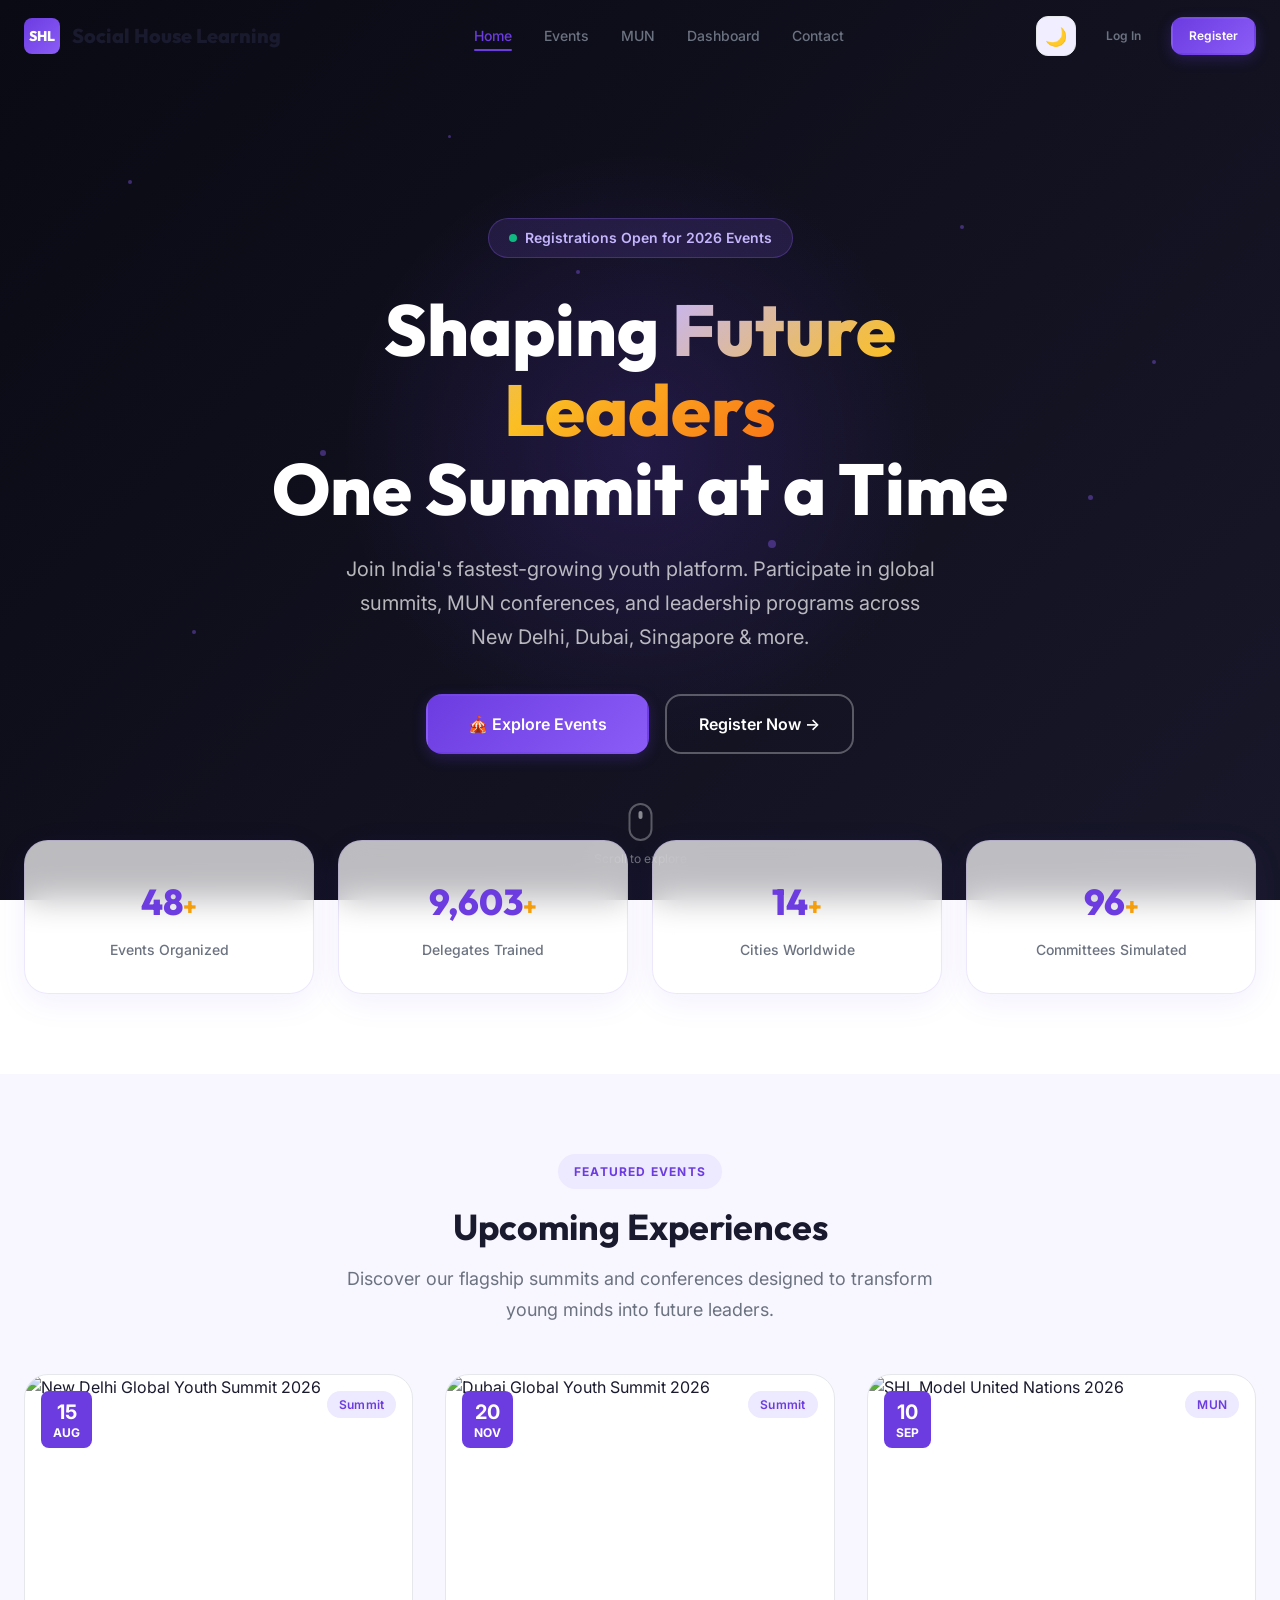
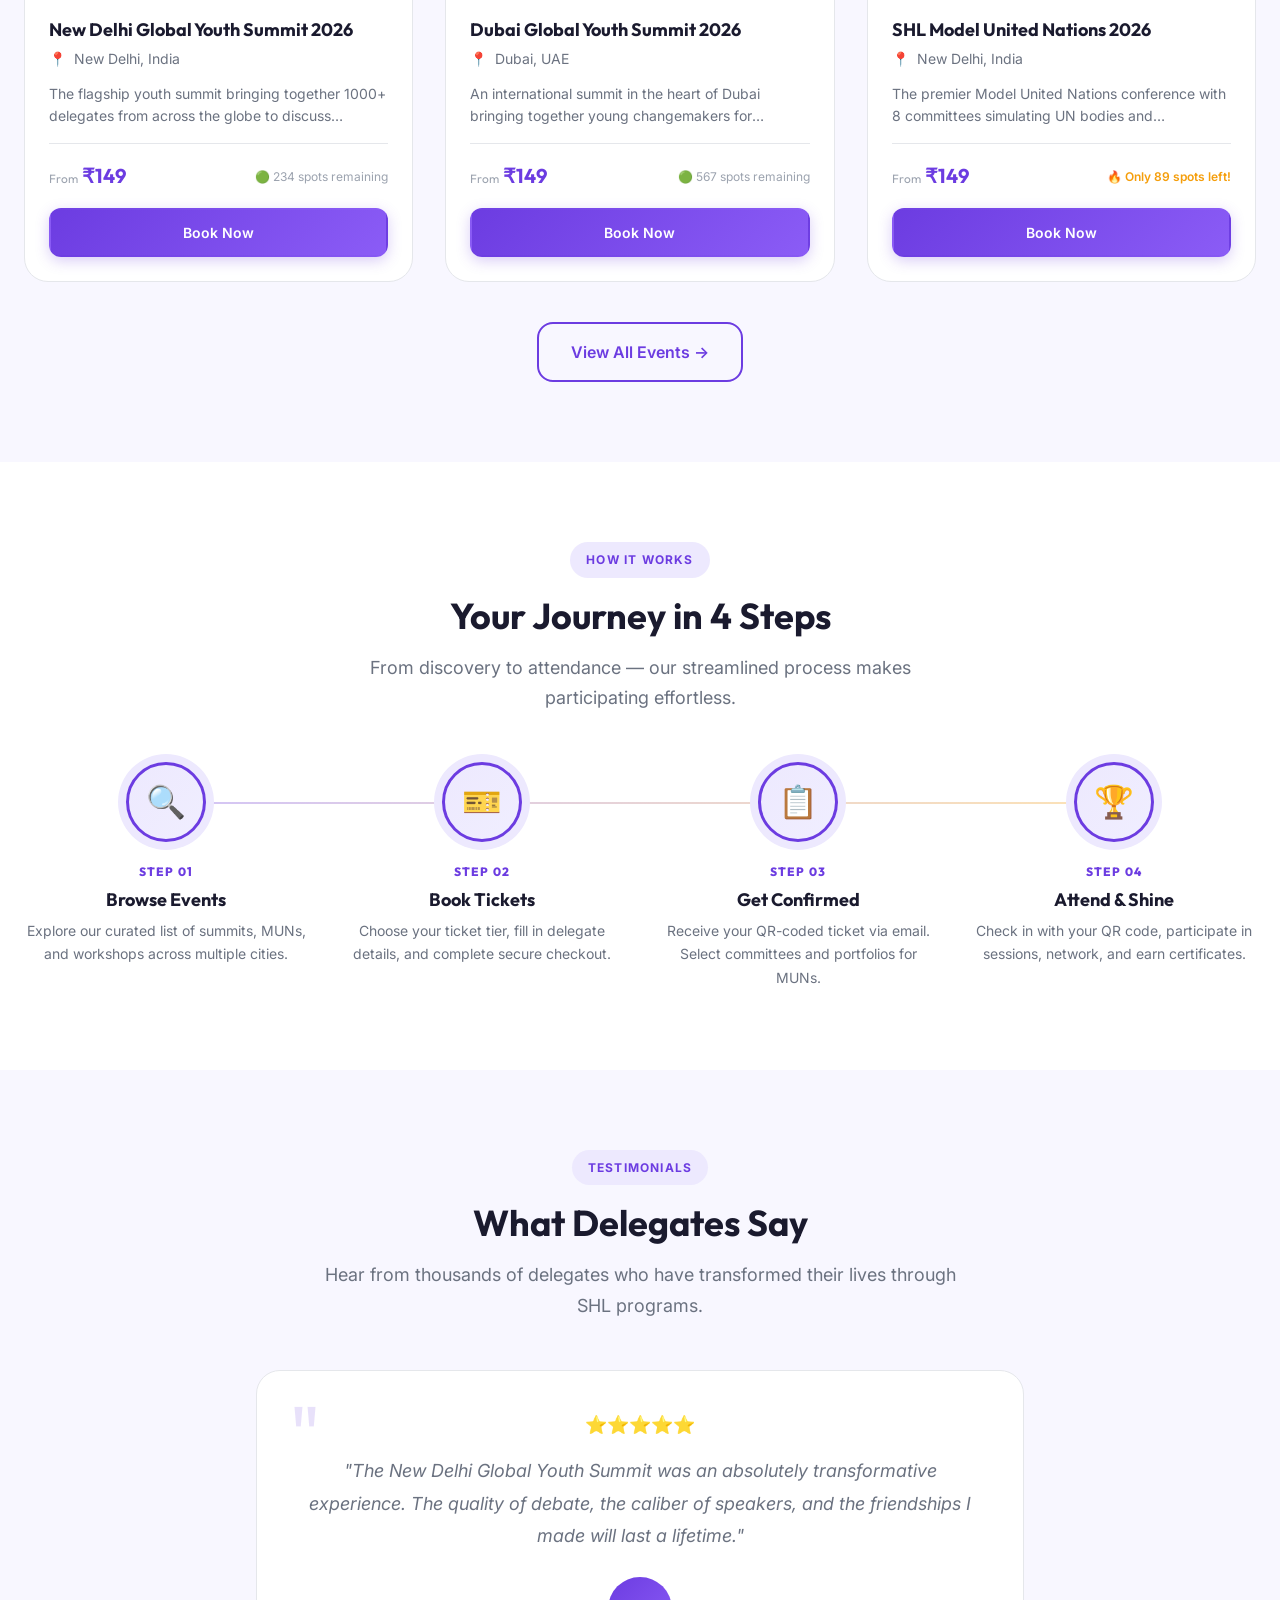
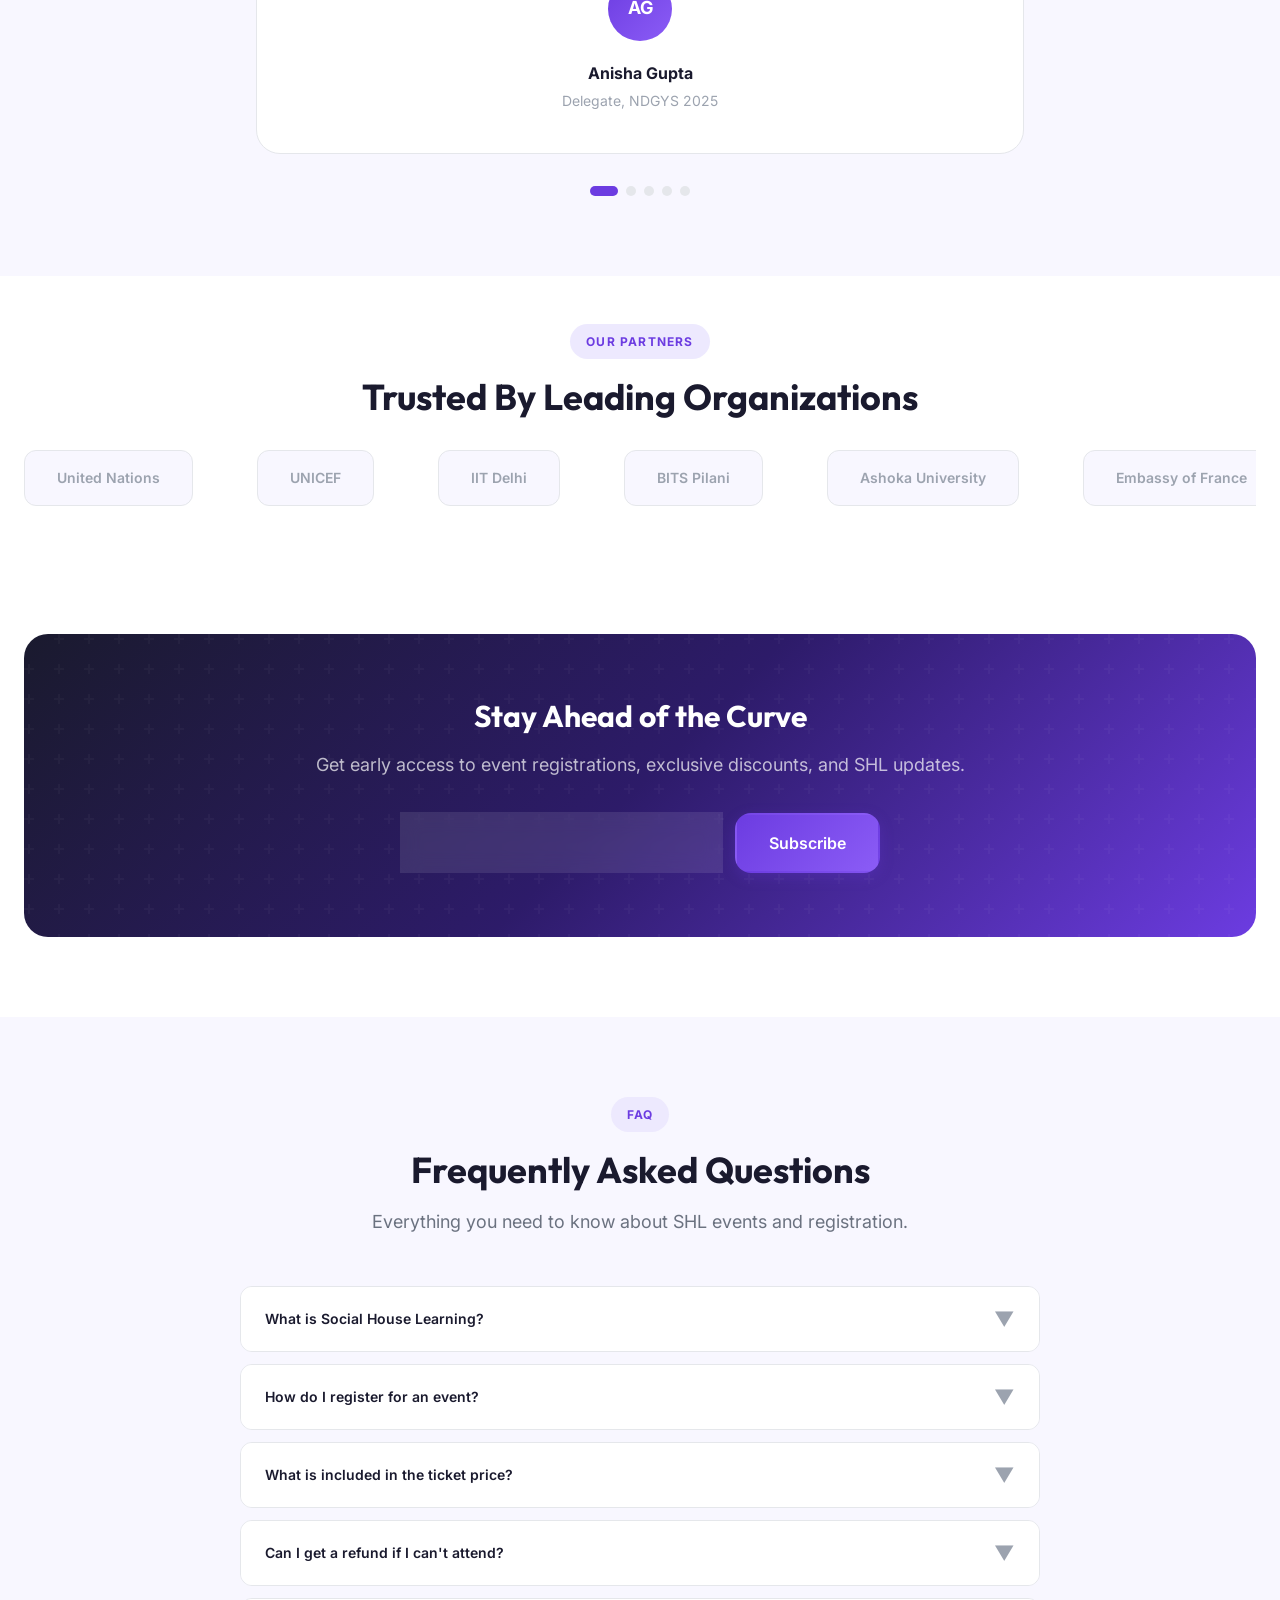
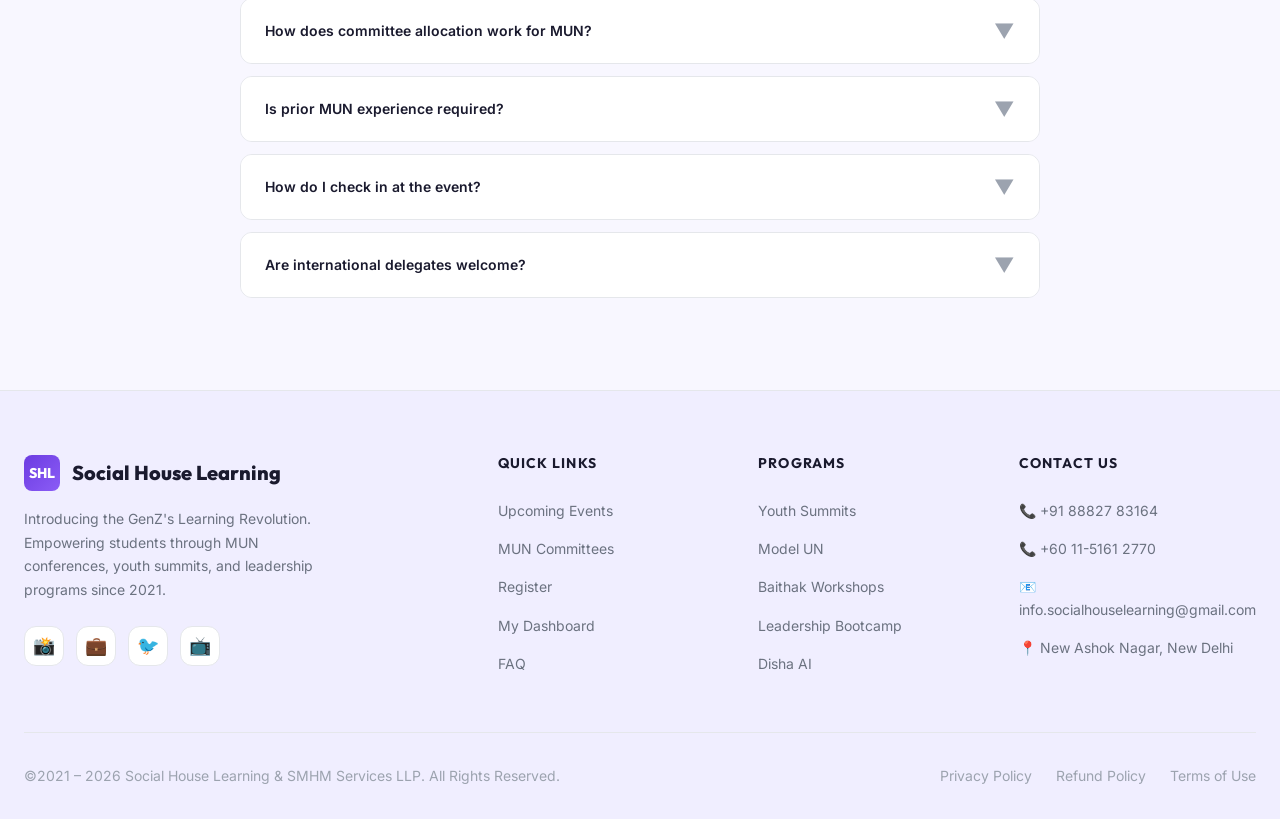
==== index.html @ c8e1a7b3 "Initial SHL project upload" ====
<!DOCTYPE html>
<html lang="en" data-theme="light">
<head>
  <meta charset="UTF-8">
  <meta name="viewport" content="width=device-width, initial-scale=1.0">
  <title>SHL — Social House Learning | Summits · MUN · Youth Events</title>
  <meta name="description" content="Join the GenZ Learning Revolution. Register for global youth summits, Model United Nations conferences, and leadership programs by Social House Learning.">
  <meta name="keywords" content="SHL, Social House Learning, MUN, Youth Summit, New Delhi, Dubai, Conference, Ticketing">
  <link rel="stylesheet" href="css/globals.css">
  <link rel="stylesheet" href="css/components.css">
  <link rel="stylesheet" href="css/landing.css">
</head>
<body>

  <!-- ======== NAVBAR ======== -->
  <nav class="navbar" id="navbar">
    <div class="navbar-inner">
      <a href="index.html" class="navbar-logo">
        <div class="logo-icon">SHL</div>
        <span>Social House Learning</span>
      </a>

      <div class="navbar-links">
        <a href="index.html" class="navbar-link active">Home</a>
        <a href="events.html" class="navbar-link">Events</a>
        <a href="committee.html" class="navbar-link">MUN</a>
        <a href="dashboard.html" class="navbar-link">Dashboard</a>
        <a href="#contact" class="navbar-link">Contact</a>
      </div>

      <div class="navbar-actions">
        <button class="theme-toggle" id="themeToggle" aria-label="Toggle theme">🌙</button>
        <a href="login.html" class="btn btn-ghost btn-sm">Log In</a>
        <a href="register.html" class="btn btn-primary btn-sm">Register</a>
      </div>

      <button class="mobile-menu-btn" id="mobileMenuBtn" aria-label="Menu">
        <span></span><span></span><span></span>
      </button>
    </div>
  </nav>

  <!-- Mobile Nav -->
  <div class="mobile-nav" id="mobileNav">
    <a href="index.html">🏠 Home</a>
    <a href="events.html">📅 Events</a>
    <a href="committee.html">🌍 MUN Committees</a>
    <a href="dashboard.html">📊 Dashboard</a>
    <a href="#contact">📞 Contact</a>
    <div style="margin-top: auto; display: flex; flex-direction: column; gap: 12px;">
      <a href="login.html" class="btn btn-secondary" style="text-align: center;">Log In</a>
      <a href="register.html" class="btn btn-primary" style="text-align: center;">Register Now</a>
    </div>
  </div>

  <!-- ======== HERO ======== -->
  <section class="hero" id="hero">
    <div class="hero-bg"></div>
    <div class="hero-particles">
      <div class="hero-particle"></div>
      <div class="hero-particle"></div>
      <div class="hero-particle"></div>
      <div class="hero-particle"></div>
      <div class="hero-particle"></div>
      <div class="hero-particle"></div>
      <div class="hero-particle"></div>
      <div class="hero-particle"></div>
      <div class="hero-particle"></div>
      <div class="hero-particle"></div>
    </div>
    <div class="hero-glow"></div>

    <div class="hero-content">
      <div class="hero-badge">
        <span class="pulse-dot"></span>
        Registrations Open for 2026 Events
      </div>
      <h1>
        Shaping <span class="gradient-text">Future Leaders</span><br>One Summit at a Time
      </h1>
      <p class="hero-subtitle">
        Join India's fastest-growing youth platform. Participate in global summits, 
        MUN conferences, and leadership programs across New Delhi, Dubai, Singapore & more.
      </p>
      <div class="hero-ctas">
        <a href="events.html" class="btn btn-primary btn-lg">
          🎪 Explore Events
        </a>
        <a href="register.html" class="btn btn-outline btn-lg">
          Register Now →
        </a>
      </div>
    </div>

    <div class="hero-scroll-hint">
      <div class="scroll-mouse"></div>
      <span>Scroll to explore</span>
    </div>
  </section>

  <!-- ======== STATS BAR ======== -->
  <section class="stats-bar reveal">
    <div class="container">
      <div class="stat-block reveal-child">
        <div class="stat-number"><span data-count="50">0</span><span class="stat-suffix">+</span></div>
        <div class="stat-text">Events Organized</div>
      </div>
      <div class="stat-block reveal-child">
        <div class="stat-number"><span data-count="10000">0</span><span class="stat-suffix">+</span></div>
        <div class="stat-text">Delegates Trained</div>
      </div>
      <div class="stat-block reveal-child">
        <div class="stat-number"><span data-count="15">0</span><span class="stat-suffix">+</span></div>
        <div class="stat-text">Cities Worldwide</div>
      </div>
      <div class="stat-block reveal-child">
        <div class="stat-number"><span data-count="100">0</span><span class="stat-suffix">+</span></div>
        <div class="stat-text">Committees Simulated</div>
      </div>
    </div>
  </section>

  <!-- ======== FEATURED EVENTS ======== -->
  <section class="section featured-events" id="events">
    <div class="container">
      <div class="section-header reveal">
        <span class="section-tag">Featured Events</span>
        <h2>Upcoming Experiences</h2>
        <p>Discover our flagship summits and conferences designed to transform young minds into future leaders.</p>
      </div>

      <div class="grid grid-3 gap-8 reveal" id="featuredEventsGrid">
        <!-- Populated by JS -->
      </div>

      <div class="text-center" style="margin-top: var(--space-10);">
        <a href="events.html" class="btn btn-outline btn-lg">View All Events →</a>
      </div>
    </div>
  </section>

  <!-- ======== HOW IT WORKS ======== -->
  <section class="section how-it-works">
    <div class="container">
      <div class="section-header reveal">
        <span class="section-tag">How It Works</span>
        <h2>Your Journey in 4 Steps</h2>
        <p>From discovery to attendance — our streamlined process makes participating effortless.</p>
      </div>

      <div class="steps-grid reveal">
        <div class="step-card reveal-child">
          <div class="step-icon">🔍</div>
          <div class="step-number">Step 01</div>
          <h4>Browse Events</h4>
          <p>Explore our curated list of summits, MUNs, and workshops across multiple cities.</p>
        </div>
        <div class="step-card reveal-child">
          <div class="step-icon">🎫</div>
          <div class="step-number">Step 02</div>
          <h4>Book Tickets</h4>
          <p>Choose your ticket tier, fill in delegate details, and complete secure checkout.</p>
        </div>
        <div class="step-card reveal-child">
          <div class="step-icon">📋</div>
          <div class="step-number">Step 03</div>
          <h4>Get Confirmed</h4>
          <p>Receive your QR-coded ticket via email. Select committees and portfolios for MUNs.</p>
        </div>
        <div class="step-card reveal-child">
          <div class="step-icon">🏆</div>
          <div class="step-number">Step 04</div>
          <h4>Attend & Shine</h4>
          <p>Check in with your QR code, participate in sessions, network, and earn certificates.</p>
        </div>
      </div>
    </div>
  </section>

  <!-- ======== TESTIMONIALS ======== -->
  <section class="section testimonials" id="testimonials">
    <div class="container">
      <div class="section-header reveal">
        <span class="section-tag">Testimonials</span>
        <h2>What Delegates Say</h2>
        <p>Hear from thousands of delegates who have transformed their lives through SHL programs.</p>
      </div>

      <div class="testimonial-carousel reveal" id="testimonialCarousel">
        <div class="testimonial-track" id="testimonialTrack">
          <!-- Populated by JS -->
        </div>
        <div class="testimonial-dots" id="testimonialDots"></div>
      </div>
    </div>
  </section>

  <!-- ======== SPONSORS ======== -->
  <section class="section-sm sponsors">
    <div class="container">
      <div class="section-header reveal" style="margin-bottom: var(--space-8);">
        <span class="section-tag">Our Partners</span>
        <h2>Trusted By Leading Organizations</h2>
      </div>
      <div style="overflow: hidden;" class="reveal">
        <div class="sponsor-ticker" id="sponsorTicker">
          <!-- Populated by JS (doubled for infinite scroll) -->
        </div>
      </div>
    </div>
  </section>

  <!-- ======== NEWSLETTER ======== -->
  <section class="section newsletter">
    <div class="container">
      <div class="newsletter-card reveal">
        <h2>Stay Ahead of the Curve</h2>
        <p>Get early access to event registrations, exclusive discounts, and SHL updates.</p>
        <form class="newsletter-form" onsubmit="event.preventDefault(); Toast.show('Subscribed!', 'You\'ll receive our next update soon.', 'success');">
          <input type="email" placeholder="Enter your email address" required>
          <button type="submit" class="btn btn-primary btn-lg">Subscribe</button>
        </form>
      </div>
    </div>
  </section>

  <!-- ======== FAQ ======== -->
  <section class="section faq-section" id="faq">
    <div class="container">
      <div class="section-header reveal">
        <span class="section-tag">FAQ</span>
        <h2>Frequently Asked Questions</h2>
        <p>Everything you need to know about SHL events and registration.</p>
      </div>

      <div class="faq-grid reveal" id="faqContainer">
        <!-- Populated by JS -->
      </div>
    </div>
  </section>

  <!-- ======== FOOTER ======== -->
  <footer class="footer" id="contact">
    <div class="container">
      <div class="footer-grid">
        <div class="footer-brand">
          <a href="index.html" class="navbar-logo" style="margin-bottom: var(--space-4);">
            <div class="logo-icon">SHL</div>
            <span>Social House Learning</span>
          </a>
          <p>Introducing the GenZ's Learning Revolution. Empowering students through MUN conferences, youth summits, and leadership programs since 2021.</p>
          <div class="footer-socials">
            <a href="https://www.instagram.com/socialhouselearning/" class="footer-social" target="_blank" aria-label="Instagram">📸</a>
            <a href="https://in.linkedin.com/company/social-house-learning" class="footer-social" target="_blank" aria-label="LinkedIn">💼</a>
            <a href="#" class="footer-social" aria-label="Twitter">🐦</a>
            <a href="#" class="footer-social" aria-label="YouTube">📺</a>
          </div>
        </div>

        <div class="footer-column">
          <h4>Quick Links</h4>
          <a href="events.html">Upcoming Events</a>
          <a href="committee.html">MUN Committees</a>
          <a href="register.html">Register</a>
          <a href="dashboard.html">My Dashboard</a>
          <a href="#faq">FAQ</a>
        </div>

        <div class="footer-column">
          <h4>Programs</h4>
          <a href="#">Youth Summits</a>
          <a href="#">Model UN</a>
          <a href="#">Baithak Workshops</a>
          <a href="#">Leadership Bootcamp</a>
          <a href="#">Disha AI</a>
        </div>

        <div class="footer-column">
          <h4>Contact Us</h4>
          <a href="tel:+918882783164">📞 +91 88827 83164</a>
          <a href="tel:+60115161270">📞 +60 11-5161 2770</a>
          <a href="mailto:info.socialhouselearning@gmail.com">📧 info.socialhouselearning@gmail.com</a>
          <a href="https://maps.app.goo.gl/v8Bp4Wmm3XSY516e6" target="_blank">📍 New Ashok Nagar, New Delhi</a>
        </div>
      </div>

      <div class="footer-bottom">
        <span>©2021 – 2026 Social House Learning & SMHM Services LLP. All Rights Reserved.</span>
        <div class="footer-bottom-links">
          <a href="https://www.socialhouselearning.com/privacy-policy" target="_blank">Privacy Policy</a>
          <a href="https://www.socialhouselearning.com/refund-policy" target="_blank">Refund Policy</a>
          <a href="https://www.socialhouselearning.com/terms-of-use" target="_blank">Terms of Use</a>
        </div>
      </div>
    </div>
  </footer>

  <!-- Scripts -->
  <script src="js/data.js"></script>
  <script src="js/app.js"></script>
  <script src="js/landing.js"></script>
</body>
</html>
---- css/globals.css ----
/* ============================================
   SHL TICKETING SYSTEM — GLOBAL DESIGN TOKENS
   ============================================ */

/* Google Fonts Import */
@import url('https://fonts.googleapis.com/css2?family=Inter:wght@300;400;500;600;700&family=Outfit:wght@400;500;600;700;800&family=JetBrains+Mono:wght@400;500&display=swap');

/* ---- CSS Custom Properties ---- */
:root {
  /* Primary Palette */
  --primary: #6C3CE1;
  --primary-hover: #5B2DC9;
  --primary-light: #EDE9FE;
  --primary-glow: rgba(108, 60, 225, 0.25);
  --secondary: #F59E0B;
  --secondary-hover: #D97706;
  --secondary-light: #FEF3C7;

  /* Backgrounds */
  --bg-primary: #FFFFFF;
  --bg-secondary: #F8F7FF;
  --bg-tertiary: #F0EEFF;
  --bg-elevated: #FFFFFF;
  --bg-input: #F9FAFB;

  /* Text */
  --text-primary: #1A1A2E;
  --text-secondary: #6B7280;
  --text-tertiary: #9CA3AF;
  --text-inverse: #FFFFFF;

  /* Semantic Colors */
  --success: #10B981;
  --success-light: #D1FAE5;
  --warning: #F59E0B;
  --warning-light: #FEF3C7;
  --danger: #EF4444;
  --danger-light: #FEE2E2;
  --info: #3B82F6;
  --info-light: #DBEAFE;

  /* Glass */
  --glass-bg: rgba(255, 255, 255, 0.72);
  --glass-border: rgba(108, 60, 225, 0.12);
  --glass-shadow: 0 8px 32px rgba(108, 60, 225, 0.08);

  /* Borders */
  --border-light: #E5E7EB;
  --border-medium: #D1D5DB;
  --border-focus: #6C3CE1;

  /* Shadows */
  --shadow-xs: 0 1px 2px rgba(0, 0, 0, 0.04);
  --shadow-sm: 0 1px 3px rgba(0, 0, 0, 0.08);
  --shadow-md: 0 4px 16px rgba(0, 0, 0, 0.08);
  --shadow-lg: 0 8px 32px rgba(0, 0, 0, 0.1);
  --shadow-xl: 0 16px 48px rgba(0, 0, 0, 0.12);
  --shadow-glow: 0 0 40px rgba(108, 60, 225, 0.15);
  --shadow-card: 0 2px 12px rgba(0, 0, 0, 0.06);

  /* Radius */
  --radius-sm: 8px;
  --radius-md: 12px;
  --radius-lg: 16px;
  --radius-xl: 24px;
  --radius-full: 9999px;

  /* Spacing */
  --space-1: 4px;
  --space-2: 8px;
  --space-3: 12px;
  --space-4: 16px;
  --space-5: 20px;
  --space-6: 24px;
  --space-8: 32px;
  --space-10: 40px;
  --space-12: 48px;
  --space-16: 64px;
  --space-20: 80px;
  --space-24: 96px;

  /* Typography */
  --font-heading: 'Outfit', sans-serif;
  --font-body: 'Inter', sans-serif;
  --font-mono: 'JetBrains Mono', monospace;

  --text-xs: 0.75rem;
  --text-sm: 0.875rem;
  --text-base: 1rem;
  --text-lg: 1.125rem;
  --text-xl: 1.25rem;
  --text-2xl: 1.5rem;
  --text-3xl: 1.875rem;
  --text-4xl: 2.25rem;
  --text-5xl: 3rem;
  --text-6xl: 3.75rem;
  --text-7xl: 4.5rem;

  /* Transitions */
  --transition-fast: 150ms ease;
  --transition-base: 250ms ease;
  --transition-slow: 400ms ease;
  --transition-spring: 500ms cubic-bezier(0.34, 1.56, 0.64, 1);

  /* Z-Index */
  --z-dropdown: 100;
  --z-sticky: 200;
  --z-fixed: 300;
  --z-modal-backdrop: 400;
  --z-modal: 500;
  --z-toast: 600;
  --z-tooltip: 700;

  /* Layout */
  --max-width: 1280px;
  --max-width-sm: 640px;
  --max-width-md: 768px;
  --max-width-lg: 1024px;
  --max-width-xl: 1280px;
  --max-width-2xl: 1440px;
  --sidebar-width: 260px;
  --navbar-height: 72px;
}

/* ---- Dark Mode ---- */
[data-theme="dark"] {
  --primary: #8B5CF6;
  --primary-hover: #A78BFA;
  --primary-light: #2D1B69;
  --primary-glow: rgba(139, 92, 246, 0.3);
  --secondary: #FBBF24;
  --secondary-hover: #FCD34D;
  --secondary-light: #451A03;

  --bg-primary: #0A0A14;
  --bg-secondary: #12121F;
  --bg-tertiary: #1A1A2E;
  --bg-elevated: #1E1E35;
  --bg-input: #1A1A2E;

  --text-primary: #F0F0FF;
  --text-secondary: #9CA3AF;
  --text-tertiary: #6B7280;
  --text-inverse: #0A0A14;

  --success: #34D399;
  --success-light: #064E3B;
  --warning: #FBBF24;
  --warning-light: #451A03;
  --danger: #F87171;
  --danger-light: #7F1D1D;
  --info: #60A5FA;
  --info-light: #1E3A5F;

  --glass-bg: rgba(10, 10, 20, 0.75);
  --glass-border: rgba(139, 92, 246, 0.18);
  --glass-shadow: 0 8px 32px rgba(0, 0, 0, 0.3);

  --border-light: #2A2A42;
  --border-medium: #3A3A55;
  --border-focus: #8B5CF6;

  --shadow-xs: 0 1px 2px rgba(0, 0, 0, 0.2);
  --shadow-sm: 0 1px 3px rgba(0, 0, 0, 0.3);
  --shadow-md: 0 4px 16px rgba(0, 0, 0, 0.3);
  --shadow-lg: 0 8px 32px rgba(0, 0, 0, 0.4);
  --shadow-xl: 0 16px 48px rgba(0, 0, 0, 0.5);
  --shadow-glow: 0 0 40px rgba(139, 92, 246, 0.2);
  --shadow-card: 0 2px 12px rgba(0, 0, 0, 0.25);
}

/* ---- CSS Reset ---- */
*, *::before, *::after {
  margin: 0;
  padding: 0;
  box-sizing: border-box;
}

html {
  scroll-behavior: smooth;
  -webkit-text-size-adjust: 100%;
  font-size: 16px;
}

body {
  font-family: var(--font-body);
  font-size: var(--text-base);
  line-height: 1.6;
  color: var(--text-primary);
  background-color: var(--bg-primary);
  -webkit-font-smoothing: antialiased;
  -moz-osx-font-smoothing: grayscale;
  overflow-x: hidden;
  transition: background-color var(--transition-base), color var(--transition-base);
}

img, video, svg {
  display: block;
  max-width: 100%;
  height: auto;
}

a {
  color: inherit;
  text-decoration: none;
  transition: color var(--transition-fast);
}

button {
  cursor: pointer;
  font-family: inherit;
  border: none;
  background: none;
  font-size: inherit;
}

input, textarea, select {
  font-family: inherit;
  font-size: inherit;
  color: inherit;
  outline: none;
}

ul, ol {
  list-style: none;
}

h1, h2, h3, h4, h5, h6 {
  font-family: var(--font-heading);
  font-weight: 700;
  line-height: 1.2;
  color: var(--text-primary);
}

h1 { font-size: var(--text-5xl); }
h2 { font-size: var(--text-4xl); }
h3 { font-size: var(--text-3xl); }
h4 { font-size: var(--text-2xl); }
h5 { font-size: var(--text-xl); }
h6 { font-size: var(--text-lg); }

p {
  color: var(--text-secondary);
  line-height: 1.7;
}

::selection {
  background-color: var(--primary);
  color: white;
}

::-webkit-scrollbar {
  width: 8px;
  height: 8px;
}

::-webkit-scrollbar-track {
  background: var(--bg-secondary);
}

::-webkit-scrollbar-thumb {
  background: var(--border-medium);
  border-radius: var(--radius-full);
}

::-webkit-scrollbar-thumb:hover {
  background: var(--primary);
}

/* ---- Layout Utilities ---- */
.container {
  width: 100%;
  max-width: var(--max-width);
  margin: 0 auto;
  padding: 0 var(--space-6);
}

.container-sm { max-width: var(--max-width-sm); }
.container-md { max-width: var(--max-width-md); }
.container-lg { max-width: var(--max-width-lg); }
.container-xl { max-width: var(--max-width-xl); }
.container-2xl { max-width: var(--max-width-2xl); }

.section {
  padding: var(--space-20) 0;
}

.section-sm {
  padding: var(--space-12) 0;
}

/* Flex */
.flex { display: flex; }
.flex-col { flex-direction: column; }
.flex-wrap { flex-wrap: wrap; }
.items-center { align-items: center; }
.items-start { align-items: flex-start; }
.items-end { align-items: flex-end; }
.justify-center { justify-content: center; }
.justify-between { justify-content: space-between; }
.justify-end { justify-content: flex-end; }
.gap-1 { gap: var(--space-1); }
.gap-2 { gap: var(--space-2); }
.gap-3 { gap: var(--space-3); }
.gap-4 { gap: var(--space-4); }
.gap-6 { gap: var(--space-6); }
.gap-8 { gap: var(--space-8); }

/* Grid */
.grid { display: grid; }
.grid-2 { grid-template-columns: repeat(2, 1fr); }
.grid-3 { grid-template-columns: repeat(3, 1fr); }
.grid-4 { grid-template-columns: repeat(4, 1fr); }

/* Text */
.text-center { text-align: center; }
.text-left { text-align: left; }
.text-right { text-align: right; }
.font-medium { font-weight: 500; }
.font-semibold { font-weight: 600; }
.font-bold { font-weight: 700; }
.text-uppercase { text-transform: uppercase; letter-spacing: 0.05em; }

/* Visibility */
.hidden { display: none !important; }
.sr-only {
  position: absolute;
  width: 1px;
  height: 1px;
  margin: -1px;
  padding: 0;
  overflow: hidden;
  clip: rect(0, 0, 0, 0);
  border: 0;
}

/* ---- Responsive ---- */
@media (max-width: 1024px) {
  .grid-4 { grid-template-columns: repeat(2, 1fr); }
  .grid-3 { grid-template-columns: repeat(2, 1fr); }
  h1 { font-size: var(--text-4xl); }
  h2 { font-size: var(--text-3xl); }
}

@media (max-width: 768px) {
  .container { padding: 0 var(--space-4); }
  .section { padding: var(--space-12) 0; }
  .grid-4, .grid-3, .grid-2 { grid-template-columns: 1fr; }
  h1 { font-size: var(--text-3xl); }
  h2 { font-size: var(--text-2xl); }
  h3 { font-size: var(--text-xl); }
  :root { --navbar-height: 64px; }
}

@media (max-width: 480px) {
  html { font-size: 14px; }
  .container { padding: 0 var(--space-3); }
}

/* ---- Animations ---- */
@keyframes fadeIn {
  from { opacity: 0; }
  to { opacity: 1; }
}

@keyframes fadeInUp {
  from { opacity: 0; transform: translateY(24px); }
  to { opacity: 1; transform: translateY(0); }
}

@keyframes fadeInDown {
  from { opacity: 0; transform: translateY(-24px); }
  to { opacity: 1; transform: translateY(0); }
}

@keyframes slideInLeft {
  from { opacity: 0; transform: translateX(-32px); }
  to { opacity: 1; transform: translateX(0); }
}

@keyframes slideInRight {
  from { opacity: 0; transform: translateX(32px); }
  to { opacity: 1; transform: translateX(0); }
}

@keyframes scaleIn {
  from { opacity: 0; transform: scale(0.9); }
  to { opacity: 1; transform: scale(1); }
}

@keyframes pulse {
  0%, 100% { opacity: 1; }
  50% { opacity: 0.5; }
}

@keyframes shimmer {
  0% { background-position: -200% 0; }
  100% { background-position: 200% 0; }
}

@keyframes spin {
  from { transform: rotate(0deg); }
  to { transform: rotate(360deg); }
}

@keyframes float {
  0%, 100% { transform: translateY(0); }
  50% { transform: translateY(-10px); }
}

@keyframes gradientShift {
  0% { background-position: 0% 50%; }
  50% { background-position: 100% 50%; }
  100% { background-position: 0% 50%; }
}

@keyframes countUp {
  from { opacity: 0; transform: translateY(16px); }
  to { opacity: 1; transform: translateY(0); }
}

@keyframes tickerScroll {
  0% { transform: translateX(0); }
  100% { transform: translateX(-50%); }
}

.animate-fade-in { animation: fadeIn 0.6s ease forwards; }
.animate-fade-in-up { animation: fadeInUp 0.6s ease forwards; }
.animate-fade-in-down { animation: fadeInDown 0.6s ease forwards; }
.animate-scale-in { animation: scaleIn 0.4s ease forwards; }
.animate-float { animation: float 3s ease-in-out infinite; }
.animate-pulse { animation: pulse 2s ease-in-out infinite; }
.animate-spin { animation: spin 1s linear infinite; }

/* Stagger delays */
.delay-1 { animation-delay: 0.1s; }
.delay-2 { animation-delay: 0.2s; }
.delay-3 { animation-delay: 0.3s; }
.delay-4 { animation-delay: 0.4s; }
.delay-5 { animation-delay: 0.5s; }

/* Scroll reveal base */
.reveal {
  opacity: 0;
  transform: translateY(24px);
  transition: opacity 0.6s ease, transform 0.6s ease;
}

.reveal.revealed {
  opacity: 1;
  transform: translateY(0);
}
---- css/components.css ----
/* ============================================
   SHL TICKETING SYSTEM — REUSABLE COMPONENTS
   ============================================ */

/* ---- Buttons ---- */
.btn {
  display: inline-flex;
  align-items: center;
  justify-content: center;
  gap: var(--space-2);
  padding: var(--space-3) var(--space-6);
  font-family: var(--font-body);
  font-weight: 600;
  font-size: var(--text-sm);
  line-height: 1.5;
  border-radius: var(--radius-md);
  transition: all var(--transition-base);
  white-space: nowrap;
  cursor: pointer;
  border: 2px solid transparent;
  text-decoration: none;
  position: relative;
  overflow: hidden;
}

.btn::after {
  content: '';
  position: absolute;
  inset: 0;
  background: linear-gradient(rgba(255,255,255,0.15), transparent);
  opacity: 0;
  transition: opacity var(--transition-fast);
}

.btn:hover::after {
  opacity: 1;
}

.btn-primary {
  background: linear-gradient(135deg, var(--primary), #8B5CF6);
  color: white;
  box-shadow: 0 4px 14px var(--primary-glow);
}

.btn-primary:hover {
  background: linear-gradient(135deg, var(--primary-hover), #7C3AED);
  box-shadow: 0 6px 20px var(--primary-glow);
  transform: translateY(-2px);
}

.btn-secondary {
  background: var(--bg-tertiary);
  color: var(--text-primary);
  border-color: var(--border-light);
}

.btn-secondary:hover {
  background: var(--bg-elevated);
  border-color: var(--primary);
  color: var(--primary);
  transform: translateY(-2px);
}

.btn-outline {
  background: transparent;
  color: var(--primary);
  border-color: var(--primary);
}

.btn-outline:hover {
  background: var(--primary);
  color: white;
  transform: translateY(-2px);
}

.btn-ghost {
  background: transparent;
  color: var(--text-secondary);
}

.btn-ghost:hover {
  background: var(--bg-tertiary);
  color: var(--primary);
}

.btn-danger {
  background: var(--danger);
  color: white;
}

.btn-danger:hover {
  background: #DC2626;
  transform: translateY(-2px);
}

.btn-success {
  background: var(--success);
  color: white;
}

.btn-success:hover {
  background: #059669;
  transform: translateY(-2px);
}

.btn-lg {
  padding: var(--space-4) var(--space-8);
  font-size: var(--text-base);
  border-radius: var(--radius-lg);
}

.btn-sm {
  padding: var(--space-2) var(--space-4);
  font-size: var(--text-xs);
}

.btn-icon {
  width: 40px;
  height: 40px;
  padding: 0;
  border-radius: var(--radius-md);
}

.btn-icon.btn-sm {
  width: 32px;
  height: 32px;
}

.btn:disabled {
  opacity: 0.5;
  cursor: not-allowed;
  transform: none !important;
}

/* ---- Cards ---- */
.card {
  background: var(--bg-elevated);
  border: 1px solid var(--border-light);
  border-radius: var(--radius-lg);
  padding: var(--space-6);
  transition: all var(--transition-base);
  position: relative;
}

.card:hover {
  box-shadow: var(--shadow-lg);
  border-color: var(--glass-border);
}

.card-hover:hover {
  transform: translateY(-4px);
}

.card-glass {
  background: var(--glass-bg);
  backdrop-filter: blur(16px);
  -webkit-backdrop-filter: blur(16px);
  border: 1px solid var(--glass-border);
  box-shadow: var(--glass-shadow);
}

.card-gradient {
  background: linear-gradient(135deg, var(--bg-elevated), var(--bg-tertiary));
}

.card-img {
  width: 100%;
  height: 200px;
  object-fit: cover;
  border-radius: var(--radius-md);
  margin-bottom: var(--space-4);
}

/* ---- Badges ---- */
.badge {
  display: inline-flex;
  align-items: center;
  gap: var(--space-1);
  padding: var(--space-1) var(--space-3);
  font-size: var(--text-xs);
  font-weight: 600;
  border-radius: var(--radius-full);
  letter-spacing: 0.02em;
}

.badge-primary {
  background: var(--primary-light);
  color: var(--primary);
}

.badge-success {
  background: var(--success-light);
  color: var(--success);
}

.badge-warning {
  background: var(--warning-light);
  color: var(--warning);
}

.badge-danger {
  background: var(--danger-light);
  color: var(--danger);
}

.badge-info {
  background: var(--info-light);
  color: var(--info);
}

.badge-neutral {
  background: var(--bg-tertiary);
  color: var(--text-secondary);
}

/* Status dot */
.status-dot {
  width: 8px;
  height: 8px;
  border-radius: 50%;
  display: inline-block;
}

.status-dot.available { background: var(--success); }
.status-dot.limited { background: var(--warning); }
.status-dot.full { background: var(--danger); }
.status-dot.reserved { background: var(--info); }

.status-dot.pulse {
  animation: pulse 2s ease-in-out infinite;
}

/* ---- Form Elements ---- */
.form-group {
  display: flex;
  flex-direction: column;
  gap: var(--space-2);
  margin-bottom: var(--space-5);
}

.form-label {
  font-size: var(--text-sm);
  font-weight: 600;
  color: var(--text-primary);
}

.form-label .required {
  color: var(--danger);
  margin-left: 2px;
}

.form-input,
.form-select,
.form-textarea {
  width: 100%;
  padding: var(--space-3) var(--space-4);
  background: var(--bg-input);
  border: 1.5px solid var(--border-light);
  border-radius: var(--radius-md);
  font-size: var(--text-sm);
  color: var(--text-primary);
  transition: all var(--transition-fast);
}

.form-input:focus,
.form-select:focus,
.form-textarea:focus {
  border-color: var(--primary);
  box-shadow: 0 0 0 3px var(--primary-glow);
  background: var(--bg-elevated);
}

.form-input::placeholder {
  color: var(--text-tertiary);
}

.form-input.error {
  border-color: var(--danger);
  box-shadow: 0 0 0 3px rgba(239, 68, 68, 0.15);
}

.form-hint {
  font-size: var(--text-xs);
  color: var(--text-tertiary);
}

.form-error {
  font-size: var(--text-xs);
  color: var(--danger);
  display: flex;
  align-items: center;
  gap: var(--space-1);
}

.form-textarea {
  min-height: 100px;
  resize: vertical;
}

.form-select {
  appearance: none;
  background-image: url("data:image/svg+xml,%3Csvg xmlns='http://www.w3.org/2000/svg' width='16' height='16' fill='%236B7280' viewBox='0 0 16 16'%3E%3Cpath d='M4.646 5.646a.5.5 0 0 1 .708 0L8 8.293l2.646-2.647a.5.5 0 0 1 .708.708l-3 3a.5.5 0 0 1-.708 0l-3-3a.5.5 0 0 1 0-.708z'/%3E%3C/svg%3E");
  background-repeat: no-repeat;
  background-position: right 12px center;
  padding-right: 36px;
}

/* Checkbox & Radio */
.form-check {
  display: flex;
  align-items: center;
  gap: var(--space-3);
  cursor: pointer;
  font-size: var(--text-sm);
}

.form-check input[type="checkbox"],
.form-check input[type="radio"] {
  width: 18px;
  height: 18px;
  accent-color: var(--primary);
  cursor: pointer;
}

/* ---- Navigation ---- */
.navbar {
  position: fixed;
  top: 0;
  left: 0;
  right: 0;
  height: var(--navbar-height);
  z-index: var(--z-fixed);
  transition: all var(--transition-base);
  display: flex;
  align-items: center;
}

.navbar.scrolled {
  background: var(--glass-bg);
  backdrop-filter: blur(20px);
  -webkit-backdrop-filter: blur(20px);
  border-bottom: 1px solid var(--glass-border);
  box-shadow: var(--shadow-sm);
}

.navbar-inner {
  display: flex;
  align-items: center;
  justify-content: space-between;
  width: 100%;
  max-width: var(--max-width-2xl);
  margin: 0 auto;
  padding: 0 var(--space-6);
}

.navbar-logo {
  display: flex;
  align-items: center;
  gap: var(--space-3);
  font-family: var(--font-heading);
  font-weight: 800;
  font-size: var(--text-xl);
  color: var(--text-primary);
}

.navbar-logo .logo-icon {
  width: 36px;
  height: 36px;
  background: linear-gradient(135deg, var(--primary), #8B5CF6);
  border-radius: var(--radius-sm);
  display: flex;
  align-items: center;
  justify-content: center;
  color: white;
  font-weight: 800;
  font-size: var(--text-sm);
}

.navbar-links {
  display: flex;
  align-items: center;
  gap: var(--space-8);
}

.navbar-link {
  font-size: var(--text-sm);
  font-weight: 500;
  color: var(--text-secondary);
  transition: color var(--transition-fast);
  position: relative;
}

.navbar-link:hover,
.navbar-link.active {
  color: var(--primary);
}

.navbar-link.active::after {
  content: '';
  position: absolute;
  bottom: -4px;
  left: 0;
  right: 0;
  height: 2px;
  background: var(--primary);
  border-radius: var(--radius-full);
}

.navbar-actions {
  display: flex;
  align-items: center;
  gap: var(--space-3);
}

.theme-toggle {
  width: 40px;
  height: 40px;
  display: flex;
  align-items: center;
  justify-content: center;
  border-radius: var(--radius-md);
  background: var(--bg-tertiary);
  border: 1px solid var(--border-light);
  cursor: pointer;
  transition: all var(--transition-fast);
  font-size: 18px;
}

.theme-toggle:hover {
  background: var(--bg-elevated);
  border-color: var(--primary);
}

/* Mobile Menu */
.mobile-menu-btn {
  display: none;
  flex-direction: column;
  gap: 5px;
  padding: 8px;
  cursor: pointer;
  background: none;
  border: none;
}

.mobile-menu-btn span {
  display: block;
  width: 24px;
  height: 2px;
  background: var(--text-primary);
  border-radius: 2px;
  transition: all var(--transition-base);
}

.mobile-menu-btn.active span:nth-child(1) {
  transform: rotate(45deg) translate(5px, 5px);
}

.mobile-menu-btn.active span:nth-child(2) {
  opacity: 0;
}

.mobile-menu-btn.active span:nth-child(3) {
  transform: rotate(-45deg) translate(5px, -5px);
}

.mobile-nav {
  display: none;
  position: fixed;
  top: var(--navbar-height);
  left: 0;
  right: 0;
  bottom: 0;
  background: var(--bg-primary);
  z-index: var(--z-fixed);
  padding: var(--space-6);
  flex-direction: column;
  gap: var(--space-4);
  animation: fadeIn 0.3s ease;
}

.mobile-nav.active {
  display: flex;
}

.mobile-nav a {
  display: block;
  padding: var(--space-4);
  font-size: var(--text-lg);
  font-weight: 500;
  border-radius: var(--radius-md);
  transition: background var(--transition-fast);
}

.mobile-nav a:hover {
  background: var(--bg-tertiary);
  color: var(--primary);
}

@media (max-width: 768px) {
  .mobile-menu-btn { display: flex; }
  .navbar-links { display: none; }
  .navbar-actions .btn { display: none; }
}

/* ---- Modal ---- */
.modal-backdrop {
  position: fixed;
  inset: 0;
  background: rgba(0, 0, 0, 0.5);
  backdrop-filter: blur(4px);
  z-index: var(--z-modal-backdrop);
  display: none;
  align-items: center;
  justify-content: center;
  padding: var(--space-6);
  animation: fadeIn 0.2s ease;
}

.modal-backdrop.active {
  display: flex;
}

.modal {
  background: var(--bg-elevated);
  border-radius: var(--radius-xl);
  padding: var(--space-8);
  width: 100%;
  max-width: 520px;
  max-height: 90vh;
  overflow-y: auto;
  box-shadow: var(--shadow-xl);
  animation: scaleIn 0.3s ease;
  position: relative;
}

.modal-header {
  display: flex;
  align-items: center;
  justify-content: space-between;
  margin-bottom: var(--space-6);
}

.modal-title {
  font-size: var(--text-xl);
  font-weight: 700;
}

.modal-close {
  width: 32px;
  height: 32px;
  display: flex;
  align-items: center;
  justify-content: center;
  border-radius: var(--radius-sm);
  background: var(--bg-tertiary);
  cursor: pointer;
  transition: all var(--transition-fast);
  font-size: 18px;
  border: none;
  color: var(--text-secondary);
}

.modal-close:hover {
  background: var(--danger-light);
  color: var(--danger);
}

/* ---- Toast / Notification ---- */
.toast-container {
  position: fixed;
  top: calc(var(--navbar-height) + var(--space-4));
  right: var(--space-6);
  z-index: var(--z-toast);
  display: flex;
  flex-direction: column;
  gap: var(--space-3);
}

.toast {
  display: flex;
  align-items: center;
  gap: var(--space-3);
  padding: var(--space-4) var(--space-5);
  background: var(--bg-elevated);
  border-radius: var(--radius-md);
  box-shadow: var(--shadow-lg);
  border-left: 4px solid var(--primary);
  min-width: 320px;
  animation: slideInRight 0.4s ease;
}

.toast.success { border-left-color: var(--success); }
.toast.warning { border-left-color: var(--warning); }
.toast.error { border-left-color: var(--danger); }

.toast-icon {
  font-size: 20px;
  flex-shrink: 0;
}

.toast-content {
  flex: 1;
}

.toast-title {
  font-weight: 600;
  font-size: var(--text-sm);
}

.toast-message {
  font-size: var(--text-xs);
  color: var(--text-secondary);
}

.toast-close {
  cursor: pointer;
  font-size: 16px;
  color: var(--text-tertiary);
  background: none;
  border: none;
}

/* ---- Progress Bar ---- */
.progress-bar {
  width: 100%;
  height: 6px;
  background: var(--bg-tertiary);
  border-radius: var(--radius-full);
  overflow: hidden;
}

.progress-fill {
  height: 100%;
  background: linear-gradient(90deg, var(--primary), #8B5CF6);
  border-radius: var(--radius-full);
  transition: width var(--transition-slow);
}

/* Step Progress */
.step-progress {
  display: flex;
  align-items: center;
  justify-content: center;
  gap: 0;
  margin-bottom: var(--space-10);
}

.step-item {
  display: flex;
  align-items: center;
  gap: 0;
}

.step-circle {
  width: 40px;
  height: 40px;
  border-radius: 50%;
  display: flex;
  align-items: center;
  justify-content: center;
  font-size: var(--text-sm);
  font-weight: 700;
  background: var(--bg-tertiary);
  color: var(--text-tertiary);
  border: 2px solid var(--border-light);
  transition: all var(--transition-base);
  position: relative;
  z-index: 1;
}

.step-item.active .step-circle {
  background: var(--primary);
  color: white;
  border-color: var(--primary);
  box-shadow: 0 0 0 4px var(--primary-glow);
}

.step-item.completed .step-circle {
  background: var(--success);
  color: white;
  border-color: var(--success);
}

.step-label {
  position: absolute;
  top: calc(100% + 8px);
  left: 50%;
  transform: translateX(-50%);
  font-size: var(--text-xs);
  font-weight: 500;
  color: var(--text-tertiary);
  white-space: nowrap;
}

.step-item.active .step-label {
  color: var(--primary);
  font-weight: 600;
}

.step-item.completed .step-label {
  color: var(--success);
}

.step-line {
  width: 80px;
  height: 2px;
  background: var(--border-light);
  transition: background var(--transition-base);
}

.step-item.completed + .step-item .step-line,
.step-item.completed .step-line {
  background: var(--success);
}

/* ---- Tables ---- */
.table-wrapper {
  width: 100%;
  overflow-x: auto;
  border-radius: var(--radius-lg);
  border: 1px solid var(--border-light);
}

.table {
  width: 100%;
  border-collapse: collapse;
}

.table th {
  padding: var(--space-4) var(--space-5);
  text-align: left;
  font-size: var(--text-xs);
  font-weight: 600;
  text-transform: uppercase;
  letter-spacing: 0.05em;
  color: var(--text-tertiary);
  background: var(--bg-secondary);
  border-bottom: 1px solid var(--border-light);
}

.table td {
  padding: var(--space-4) var(--space-5);
  font-size: var(--text-sm);
  border-bottom: 1px solid var(--border-light);
  color: var(--text-primary);
}

.table tr:last-child td {
  border-bottom: none;
}

.table tr:hover td {
  background: var(--bg-secondary);
}

/* ---- Tabs ---- */
.tabs {
  display: flex;
  gap: var(--space-1);
  background: var(--bg-secondary);
  padding: var(--space-1);
  border-radius: var(--radius-md);
  margin-bottom: var(--space-6);
}

.tab-btn {
  flex: 1;
  padding: var(--space-3) var(--space-4);
  font-size: var(--text-sm);
  font-weight: 500;
  color: var(--text-secondary);
  border-radius: var(--radius-sm);
  transition: all var(--transition-fast);
  cursor: pointer;
  background: none;
  border: none;
  text-align: center;
}

.tab-btn:hover {
  color: var(--text-primary);
}

.tab-btn.active {
  background: var(--bg-elevated);
  color: var(--primary);
  font-weight: 600;
  box-shadow: var(--shadow-sm);
}

.tab-content {
  display: none;
}

.tab-content.active {
  display: block;
  animation: fadeIn 0.3s ease;
}

/* ---- Accordion ---- */
.accordion-item {
  border: 1px solid var(--border-light);
  border-radius: var(--radius-md);
  margin-bottom: var(--space-3);
  overflow: hidden;
  transition: all var(--transition-base);
}

.accordion-item:hover {
  border-color: var(--glass-border);
}

.accordion-header {
  display: flex;
  align-items: center;
  justify-content: space-between;
  padding: var(--space-5) var(--space-6);
  cursor: pointer;
  font-weight: 600;
  font-size: var(--text-sm);
  background: var(--bg-elevated);
  transition: all var(--transition-fast);
  border: none;
  width: 100%;
  text-align: left;
  color: var(--text-primary);
}

.accordion-header:hover {
  background: var(--bg-secondary);
}

.accordion-icon {
  font-size: 20px;
  transition: transform var(--transition-base);
  color: var(--text-tertiary);
}

.accordion-item.active .accordion-icon {
  transform: rotate(180deg);
  color: var(--primary);
}

.accordion-body {
  max-height: 0;
  overflow: hidden;
  transition: max-height var(--transition-slow);
}

.accordion-item.active .accordion-body {
  max-height: 500px;
}

.accordion-content {
  padding: 0 var(--space-6) var(--space-5);
  font-size: var(--text-sm);
  color: var(--text-secondary);
  line-height: 1.7;
}

/* ---- Tooltip ---- */
.tooltip {
  position: relative;
}

.tooltip::after {
  content: attr(data-tooltip);
  position: absolute;
  bottom: calc(100% + 8px);
  left: 50%;
  transform: translateX(-50%);
  padding: var(--space-2) var(--space-3);
  font-size: var(--text-xs);
  color: white;
  background: var(--text-primary);
  border-radius: var(--radius-sm);
  white-space: nowrap;
  opacity: 0;
  pointer-events: none;
  transition: opacity var(--transition-fast);
}

.tooltip:hover::after {
  opacity: 1;
}

/* ---- Avatar ---- */
.avatar {
  width: 40px;
  height: 40px;
  border-radius: 50%;
  object-fit: cover;
  border: 2px solid var(--border-light);
}

.avatar-sm { width: 32px; height: 32px; }
.avatar-lg { width: 56px; height: 56px; }
.avatar-xl { width: 72px; height: 72px; }

.avatar-placeholder {
  display: flex;
  align-items: center;
  justify-content: center;
  background: linear-gradient(135deg, var(--primary), #8B5CF6);
  color: white;
  font-weight: 700;
  font-size: var(--text-sm);
}

/* ---- Stat Card ---- */
.stat-card {
  background: var(--bg-elevated);
  border: 1px solid var(--border-light);
  border-radius: var(--radius-lg);
  padding: var(--space-6);
  display: flex;
  flex-direction: column;
  gap: var(--space-2);
}

.stat-card .stat-icon {
  width: 44px;
  height: 44px;
  border-radius: var(--radius-md);
  display: flex;
  align-items: center;
  justify-content: center;
  font-size: 20px;
  margin-bottom: var(--space-2);
}

.stat-card .stat-value {
  font-family: var(--font-heading);
  font-size: var(--text-3xl);
  font-weight: 800;
  color: var(--text-primary);
}

.stat-card .stat-label {
  font-size: var(--text-sm);
  color: var(--text-secondary);
}

.stat-card .stat-change {
  font-size: var(--text-xs);
  font-weight: 600;
  display: flex;
  align-items: center;
  gap: var(--space-1);
}

.stat-change.up { color: var(--success); }
.stat-change.down { color: var(--danger); }

/* ---- Empty State ---- */
.empty-state {
  display: flex;
  flex-direction: column;
  align-items: center;
  justify-content: center;
  padding: var(--space-16) var(--space-6);
  text-align: center;
}

.empty-state .empty-icon {
  font-size: 64px;
  margin-bottom: var(--space-6);
  opacity: 0.5;
}

.empty-state h3 {
  margin-bottom: var(--space-3);
}

.empty-state p {
  max-width: 400px;
  margin-bottom: var(--space-6);
}

/* ---- Skeleton Loader ---- */
.skeleton {
  background: linear-gradient(90deg, var(--bg-tertiary) 25%, var(--bg-secondary) 50%, var(--bg-tertiary) 75%);
  background-size: 200% 100%;
  animation: shimmer 1.5s infinite;
  border-radius: var(--radius-sm);
}

.skeleton-text {
  height: 14px;
  margin-bottom: var(--space-2);
}

.skeleton-heading {
  height: 24px;
  width: 60%;
  margin-bottom: var(--space-4);
}

.skeleton-circle {
  border-radius: 50%;
}

/* ---- Sidebar ---- */
.sidebar {
  position: fixed;
  top: 0;
  left: 0;
  width: var(--sidebar-width);
  height: 100vh;
  background: var(--bg-elevated);
  border-right: 1px solid var(--border-light);
  display: flex;
  flex-direction: column;
  z-index: var(--z-sticky);
  transition: all var(--transition-base);
}

.sidebar-header {
  padding: var(--space-6);
  border-bottom: 1px solid var(--border-light);
}

.sidebar-nav {
  flex: 1;
  padding: var(--space-4);
  overflow-y: auto;
}

.sidebar-link {
  display: flex;
  align-items: center;
  gap: var(--space-3);
  padding: var(--space-3) var(--space-4);
  font-size: var(--text-sm);
  font-weight: 500;
  color: var(--text-secondary);
  border-radius: var(--radius-md);
  transition: all var(--transition-fast);
  margin-bottom: var(--space-1);
}

.sidebar-link:hover {
  background: var(--bg-tertiary);
  color: var(--text-primary);
}

.sidebar-link.active {
  background: var(--primary-light);
  color: var(--primary);
  font-weight: 600;
}

.sidebar-link .link-icon {
  width: 20px;
  text-align: center;
  font-size: 16px;
}

.sidebar-section-title {
  font-size: var(--text-xs);
  font-weight: 600;
  text-transform: uppercase;
  letter-spacing: 0.08em;
  color: var(--text-tertiary);
  padding: var(--space-4) var(--space-4) var(--space-2);
}

.sidebar-footer {
  padding: var(--space-4) var(--space-6);
  border-top: 1px solid var(--border-light);
}

.main-content {
  margin-left: var(--sidebar-width);
  min-height: 100vh;
  padding: var(--space-8);
}

@media (max-width: 768px) {
  .sidebar {
    transform: translateX(-100%);
  }

  .sidebar.open {
    transform: translateX(0);
  }

  .main-content {
    margin-left: 0;
  }
}

/* ---- Pagination ---- */
.pagination {
  display: flex;
  align-items: center;
  justify-content: center;
  gap: var(--space-2);
  margin-top: var(--space-8);
}

.page-btn {
  width: 40px;
  height: 40px;
  display: flex;
  align-items: center;
  justify-content: center;
  border-radius: var(--radius-md);
  font-size: var(--text-sm);
  font-weight: 500;
  background: var(--bg-elevated);
  border: 1px solid var(--border-light);
  cursor: pointer;
  transition: all var(--transition-fast);
  color: var(--text-secondary);
}

.page-btn:hover {
  border-color: var(--primary);
  color: var(--primary);
}

.page-btn.active {
  background: var(--primary);
  color: white;
  border-color: var(--primary);
}

/* ---- Search ---- */
.search-box {
  position: relative;
  width: 100%;
}

.search-box .search-icon {
  position: absolute;
  left: var(--space-4);
  top: 50%;
  transform: translateY(-50%);
  color: var(--text-tertiary);
  font-size: 18px;
}

.search-box input {
  width: 100%;
  padding: var(--space-3) var(--space-4) var(--space-3) var(--space-12);
  background: var(--bg-input);
  border: 1.5px solid var(--border-light);
  border-radius: var(--radius-md);
  font-size: var(--text-sm);
  color: var(--text-primary);
  transition: all var(--transition-fast);
}

.search-box input:focus {
  border-color: var(--primary);
  box-shadow: 0 0 0 3px var(--primary-glow);
  background: var(--bg-elevated);
}

/* ---- Pricing Card ---- */
.pricing-card {
  background: var(--bg-elevated);
  border: 2px solid var(--border-light);
  border-radius: var(--radius-xl);
  padding: var(--space-8);
  text-align: center;
  transition: all var(--transition-base);
  position: relative;
}

.pricing-card.featured {
  border-color: var(--primary);
  box-shadow: var(--shadow-glow);
}

.pricing-card.featured::before {
  content: 'Most Popular';
  position: absolute;
  top: -12px;
  left: 50%;
  transform: translateX(-50%);
  background: linear-gradient(135deg, var(--primary), #8B5CF6);
  color: white;
  padding: var(--space-1) var(--space-4);
  font-size: var(--text-xs);
  font-weight: 700;
  border-radius: var(--radius-full);
  white-space: nowrap;
}

.pricing-card:hover {
  transform: translateY(-4px);
  box-shadow: var(--shadow-lg);
}

.pricing-name {
  font-size: var(--text-lg);
  font-weight: 700;
  margin-bottom: var(--space-2);
}

.pricing-price {
  font-family: var(--font-heading);
  font-size: var(--text-4xl);
  font-weight: 800;
  margin-bottom: var(--space-6);
}

.pricing-price .currency {
  font-size: var(--text-xl);
  vertical-align: super;
}

.pricing-features {
  list-style: none;
  text-align: left;
  margin-bottom: var(--space-8);
}

.pricing-features li {
  display: flex;
  align-items: center;
  gap: var(--space-3);
  padding: var(--space-3) 0;
  font-size: var(--text-sm);
  color: var(--text-secondary);
  border-bottom: 1px solid var(--border-light);
}

.pricing-features li:last-child {
  border-bottom: none;
}

.pricing-features .check {
  color: var(--success);
  font-weight: 700;
}

/* ---- Notification Item ---- */
.notification-item {
  display: flex;
  gap: var(--space-4);
  padding: var(--space-4);
  border-radius: var(--radius-md);
  transition: background var(--transition-fast);
  border-bottom: 1px solid var(--border-light);
}

.notification-item:hover {
  background: var(--bg-secondary);
}

.notification-item.unread {
  background: var(--primary-light);
}

.notification-dot {
  width: 8px;
  height: 8px;
  border-radius: 50%;
  background: var(--primary);
  margin-top: 6px;
  flex-shrink: 0;
}

.notification-content {
  flex: 1;
}

.notification-text {
  font-size: var(--text-sm);
  margin-bottom: var(--space-1);
}

.notification-time {
  font-size: var(--text-xs);
  color: var(--text-tertiary);
}

/* ---- Quantity Selector ---- */
.qty-selector {
  display: inline-flex;
  align-items: center;
  border: 1.5px solid var(--border-light);
  border-radius: var(--radius-md);
  overflow: hidden;
}

.qty-btn {
  width: 36px;
  height: 36px;
  display: flex;
  align-items: center;
  justify-content: center;
  background: var(--bg-secondary);
  cursor: pointer;
  font-size: 18px;
  font-weight: 600;
  color: var(--text-secondary);
  transition: all var(--transition-fast);
  border: none;
}

.qty-btn:hover {
  background: var(--primary-light);
  color: var(--primary);
}

.qty-value {
  width: 48px;
  text-align: center;
  font-weight: 600;
  font-size: var(--text-sm);
  border: none;
  background: var(--bg-elevated);
}

/* ---- Chip / Tag ---- */
.chip {
  display: inline-flex;
  align-items: center;
  gap: var(--space-2);
  padding: var(--space-2) var(--space-4);
  font-size: var(--text-xs);
  font-weight: 500;
  border-radius: var(--radius-full);
  border: 1px solid var(--border-light);
  background: var(--bg-secondary);
  color: var(--text-secondary);
  cursor: pointer;
  transition: all var(--transition-fast);
}

.chip:hover,
.chip.active {
  border-color: var(--primary);
  background: var(--primary-light);
  color: var(--primary);
}

/* ---- Divider ---- */
.divider {
  height: 1px;
  background: var(--border-light);
  margin: var(--space-6) 0;
}

/* ---- Section Header ---- */
.section-header {
  text-align: center;
  max-width: 640px;
  margin: 0 auto var(--space-12);
}

.section-header .section-tag {
  display: inline-block;
  padding: var(--space-2) var(--space-4);
  background: var(--primary-light);
  color: var(--primary);
  font-size: var(--text-xs);
  font-weight: 700;
  text-transform: uppercase;
  letter-spacing: 0.1em;
  border-radius: var(--radius-full);
  margin-bottom: var(--space-4);
}

.section-header h2 {
  margin-bottom: var(--space-4);
}

.section-header p {
  font-size: var(--text-lg);
}
---- css/landing.css ----
/* ============================================
   SHL LANDING PAGE STYLES
   ============================================ */

/* ---- Hero Section ---- */
.hero {
  position: relative;
  min-height: 100vh;
  display: flex;
  align-items: center;
  overflow: hidden;
  padding-top: var(--navbar-height);
}

.hero-bg {
  position: absolute;
  inset: 0;
  background: linear-gradient(135deg, #0A0A14 0%, #1A1A2E 30%, #2D1B69 60%, #6C3CE1 100%);
  background-size: 400% 400%;
  animation: gradientShift 12s ease infinite;
  z-index: 0;
}

.hero-particles {
  position: absolute;
  inset: 0;
  z-index: 1;
  overflow: hidden;
}

.hero-particle {
  position: absolute;
  width: 4px;
  height: 4px;
  background: rgba(139, 92, 246, 0.4);
  border-radius: 50%;
  animation: float 6s ease-in-out infinite;
}

.hero-particle:nth-child(1) { left: 10%; top: 20%; animation-delay: 0s; animation-duration: 5s; }
.hero-particle:nth-child(2) { left: 25%; top: 50%; animation-delay: 1s; animation-duration: 7s; width: 6px; height: 6px; }
.hero-particle:nth-child(3) { left: 45%; top: 30%; animation-delay: 2s; animation-duration: 6s; }
.hero-particle:nth-child(4) { left: 60%; top: 60%; animation-delay: 0.5s; animation-duration: 8s; width: 8px; height: 8px; }
.hero-particle:nth-child(5) { left: 75%; top: 25%; animation-delay: 1.5s; animation-duration: 5.5s; }
.hero-particle:nth-child(6) { left: 85%; top: 55%; animation-delay: 3s; animation-duration: 7s; width: 5px; height: 5px; }
.hero-particle:nth-child(7) { left: 15%; top: 70%; animation-delay: 2.5s; animation-duration: 6.5s; }
.hero-particle:nth-child(8) { left: 50%; top: 80%; animation-delay: 1s; animation-duration: 9s; width: 6px; height: 6px; }
.hero-particle:nth-child(9) { left: 90%; top: 40%; animation-delay: 0s; animation-duration: 7.5s; }
.hero-particle:nth-child(10) { left: 35%; top: 15%; animation-delay: 2s; animation-duration: 6s; width: 3px; height: 3px; }

.hero-glow {
  position: absolute;
  width: 600px;
  height: 600px;
  border-radius: 50%;
  background: radial-gradient(circle, rgba(108, 60, 225, 0.2) 0%, transparent 70%);
  top: 50%;
  left: 50%;
  transform: translate(-50%, -50%);
  z-index: 1;
  animation: pulse 4s ease-in-out infinite;
}

.hero-content {
  position: relative;
  z-index: 2;
  max-width: 800px;
  margin: 0 auto;
  text-align: center;
  padding: var(--space-8) var(--space-6);
}

.hero-badge {
  display: inline-flex;
  align-items: center;
  gap: var(--space-2);
  padding: var(--space-2) var(--space-5);
  background: rgba(139, 92, 246, 0.15);
  border: 1px solid rgba(139, 92, 246, 0.3);
  border-radius: var(--radius-full);
  font-size: var(--text-sm);
  font-weight: 600;
  color: #C4B5FD;
  margin-bottom: var(--space-8);
  animation: fadeInDown 0.8s ease;
}

.hero-badge .pulse-dot {
  width: 8px;
  height: 8px;
  background: #10B981;
  border-radius: 50%;
  animation: pulse 2s ease-in-out infinite;
}

.hero h1 {
  font-size: var(--text-7xl);
  font-weight: 800;
  color: #FFFFFF;
  line-height: 1.1;
  margin-bottom: var(--space-6);
  animation: fadeInUp 0.8s ease;
}

.hero h1 .gradient-text {
  background: linear-gradient(135deg, #C4B5FD, #FBBF24, #F97316);
  -webkit-background-clip: text;
  -webkit-text-fill-color: transparent;
  background-clip: text;
}

.hero-subtitle {
  font-size: var(--text-xl);
  color: rgba(255, 255, 255, 0.7);
  max-width: 600px;
  margin: 0 auto var(--space-10);
  line-height: 1.7;
  animation: fadeInUp 0.8s ease 0.2s both;
}

.hero-ctas {
  display: flex;
  align-items: center;
  justify-content: center;
  gap: var(--space-4);
  animation: fadeInUp 0.8s ease 0.4s both;
}

.hero-ctas .btn-primary {
  padding: var(--space-4) var(--space-10);
  font-size: var(--text-base);
  border-radius: var(--radius-lg);
}

.hero-ctas .btn-outline {
  padding: var(--space-4) var(--space-8);
  font-size: var(--text-base);
  border-radius: var(--radius-lg);
  color: white;
  border-color: rgba(255, 255, 255, 0.3);
}

.hero-ctas .btn-outline:hover {
  background: rgba(255, 255, 255, 0.1);
  border-color: white;
}

.hero-scroll-hint {
  position: absolute;
  bottom: var(--space-8);
  left: 50%;
  transform: translateX(-50%);
  z-index: 2;
  display: flex;
  flex-direction: column;
  align-items: center;
  gap: var(--space-2);
  color: rgba(255, 255, 255, 0.4);
  font-size: var(--text-xs);
  animation: fadeIn 1s ease 1.5s both;
}

.scroll-mouse {
  width: 24px;
  height: 38px;
  border: 2px solid rgba(255, 255, 255, 0.3);
  border-radius: 12px;
  position: relative;
}

.scroll-mouse::after {
  content: '';
  width: 4px;
  height: 8px;
  background: rgba(255, 255, 255, 0.5);
  border-radius: 2px;
  position: absolute;
  top: 6px;
  left: 50%;
  transform: translateX(-50%);
  animation: float 1.5s ease-in-out infinite;
}

/* ---- Stats Bar ---- */
.stats-bar {
  position: relative;
  z-index: 2;
  margin-top: -60px;
  margin-bottom: var(--space-20);
}

.stats-bar .container {
  display: grid;
  grid-template-columns: repeat(4, 1fr);
  gap: var(--space-6);
}

.stat-block {
  background: var(--glass-bg);
  backdrop-filter: blur(16px);
  -webkit-backdrop-filter: blur(16px);
  border: 1px solid var(--glass-border);
  border-radius: var(--radius-xl);
  padding: var(--space-8) var(--space-6);
  text-align: center;
  box-shadow: var(--glass-shadow);
  transition: transform var(--transition-base);
}

.stat-block:hover {
  transform: translateY(-4px);
}

.stat-number {
  font-family: var(--font-heading);
  font-size: var(--text-4xl);
  font-weight: 800;
  color: var(--primary);
  margin-bottom: var(--space-2);
}

.stat-suffix {
  font-size: var(--text-2xl);
  color: var(--secondary);
}

.stat-text {
  font-size: var(--text-sm);
  color: var(--text-secondary);
  font-weight: 500;
}

/* ---- Featured Events ---- */
.featured-events {
  background: var(--bg-secondary);
}

.event-card {
  background: var(--bg-elevated);
  border: 1px solid var(--border-light);
  border-radius: var(--radius-xl);
  overflow: hidden;
  transition: all var(--transition-base);
}

.event-card:hover {
  transform: translateY(-6px);
  box-shadow: var(--shadow-xl);
  border-color: var(--primary);
}

.event-card-image {
  position: relative;
  width: 100%;
  height: 220px;
  overflow: hidden;
}

.event-card-image img {
  width: 100%;
  height: 100%;
  object-fit: cover;
  transition: transform var(--transition-slow);
}

.event-card:hover .event-card-image img {
  transform: scale(1.05);
}

.event-card-date {
  position: absolute;
  top: var(--space-4);
  left: var(--space-4);
  background: var(--primary);
  color: white;
  padding: var(--space-2) var(--space-3);
  border-radius: var(--radius-sm);
  font-size: var(--text-xs);
  font-weight: 700;
  text-align: center;
  line-height: 1.3;
}

.event-card-date .day {
  display: block;
  font-size: var(--text-xl);
}

.event-card-category {
  position: absolute;
  top: var(--space-4);
  right: var(--space-4);
}

.event-card-body {
  padding: var(--space-6);
}

.event-card-title {
  font-size: var(--text-lg);
  font-weight: 700;
  margin-bottom: var(--space-2);
  color: var(--text-primary);
}

.event-card-location {
  display: flex;
  align-items: center;
  gap: var(--space-2);
  font-size: var(--text-sm);
  color: var(--text-secondary);
  margin-bottom: var(--space-3);
}

.event-card-description {
  font-size: var(--text-sm);
  color: var(--text-secondary);
  line-height: 1.6;
  margin-bottom: var(--space-4);
  display: -webkit-box;
  -webkit-line-clamp: 2;
  -webkit-box-orient: vertical;
  overflow: hidden;
}

.event-card-footer {
  display: flex;
  align-items: center;
  justify-content: space-between;
  padding-top: var(--space-4);
  border-top: 1px solid var(--border-light);
}

.event-card-price {
  font-family: var(--font-heading);
  font-size: var(--text-xl);
  font-weight: 700;
  color: var(--primary);
}

.event-card-price .from {
  font-size: var(--text-xs);
  font-weight: 400;
  color: var(--text-tertiary);
}

.event-card-spots {
  font-size: var(--text-xs);
  color: var(--text-tertiary);
}

.event-card-spots.limited {
  color: var(--warning);
  font-weight: 600;
}

/* ---- How It Works ---- */
.how-it-works {
  background: var(--bg-primary);
}

.steps-grid {
  display: grid;
  grid-template-columns: repeat(4, 1fr);
  gap: var(--space-8);
  position: relative;
}

.steps-grid::before {
  content: '';
  position: absolute;
  top: 40px;
  left: 12.5%;
  right: 12.5%;
  height: 2px;
  background: linear-gradient(90deg, var(--primary), var(--secondary));
  opacity: 0.3;
  z-index: 0;
}

.step-card {
  text-align: center;
  position: relative;
  z-index: 1;
}

.step-icon {
  width: 80px;
  height: 80px;
  border-radius: 50%;
  background: linear-gradient(135deg, var(--primary-light), var(--bg-tertiary));
  display: flex;
  align-items: center;
  justify-content: center;
  font-size: 32px;
  margin: 0 auto var(--space-5);
  border: 3px solid var(--primary);
  box-shadow: 0 0 0 8px var(--primary-light);
  transition: transform var(--transition-base);
}

.step-card:hover .step-icon {
  transform: scale(1.1);
}

.step-number {
  font-family: var(--font-heading);
  font-size: var(--text-xs);
  font-weight: 800;
  color: var(--primary);
  text-transform: uppercase;
  letter-spacing: 0.1em;
  margin-bottom: var(--space-2);
}

.step-card h4 {
  font-size: var(--text-lg);
  margin-bottom: var(--space-2);
}

.step-card p {
  font-size: var(--text-sm);
}

/* ---- Testimonials ---- */
.testimonials {
  background: var(--bg-secondary);
}

.testimonial-carousel {
  position: relative;
  max-width: 800px;
  margin: 0 auto;
  overflow: hidden;
}

.testimonial-track {
  display: flex;
  transition: transform var(--transition-slow);
}

.testimonial-slide {
  min-width: 100%;
  padding: 0 var(--space-4);
}

.testimonial-card {
  background: var(--bg-elevated);
  border: 1px solid var(--border-light);
  border-radius: var(--radius-xl);
  padding: var(--space-10);
  text-align: center;
  position: relative;
}

.testimonial-card::before {
  content: '"';
  position: absolute;
  top: var(--space-6);
  left: var(--space-8);
  font-family: var(--font-heading);
  font-size: 80px;
  color: var(--primary);
  opacity: 0.15;
  line-height: 1;
}

.testimonial-avatar {
  width: 64px;
  height: 64px;
  border-radius: 50%;
  background: linear-gradient(135deg, var(--primary), #8B5CF6);
  display: flex;
  align-items: center;
  justify-content: center;
  color: white;
  font-weight: 700;
  font-size: var(--text-lg);
  margin: 0 auto var(--space-5);
}

.testimonial-text {
  font-size: var(--text-lg);
  line-height: 1.8;
  color: var(--text-secondary);
  margin-bottom: var(--space-6);
  font-style: italic;
}

.testimonial-name {
  font-weight: 700;
  font-size: var(--text-base);
  color: var(--text-primary);
  margin-bottom: var(--space-1);
}

.testimonial-role {
  font-size: var(--text-sm);
  color: var(--text-tertiary);
}

.testimonial-stars {
  color: var(--secondary);
  font-size: var(--text-lg);
  margin-bottom: var(--space-4);
}

.testimonial-dots {
  display: flex;
  justify-content: center;
  gap: var(--space-2);
  margin-top: var(--space-8);
}

.testimonial-dot {
  width: 10px;
  height: 10px;
  border-radius: 50%;
  background: var(--border-light);
  cursor: pointer;
  transition: all var(--transition-fast);
  border: none;
}

.testimonial-dot.active {
  background: var(--primary);
  width: 28px;
  border-radius: var(--radius-full);
}

/* ---- Sponsors ---- */
.sponsors {
  background: var(--bg-primary);
  overflow: hidden;
}

.sponsor-ticker {
  display: flex;
  animation: tickerScroll 30s linear infinite;
  gap: var(--space-16);
}

.sponsor-ticker:hover {
  animation-play-state: paused;
}

.sponsor-item {
  flex-shrink: 0;
  padding: var(--space-4) var(--space-8);
  background: var(--bg-secondary);
  border: 1px solid var(--border-light);
  border-radius: var(--radius-md);
  font-size: var(--text-sm);
  font-weight: 600;
  color: var(--text-tertiary);
  white-space: nowrap;
  transition: all var(--transition-fast);
}

.sponsor-item:hover {
  color: var(--primary);
  border-color: var(--primary);
  background: var(--primary-light);
}

/* ---- Newsletter ---- */
.newsletter {
  background: var(--bg-primary);
}

.newsletter-card {
  background: linear-gradient(135deg, #1A1A2E, #2D1B69, #6C3CE1);
  border-radius: var(--radius-xl);
  padding: var(--space-16) var(--space-10);
  text-align: center;
  position: relative;
  overflow: hidden;
}

.newsletter-card::before {
  content: '';
  position: absolute;
  inset: 0;
  background: url("data:image/svg+xml,%3Csvg xmlns='http://www.w3.org/2000/svg' width='60' height='60' viewBox='0 0 60 60'%3E%3Cg fill='none' fill-rule='evenodd'%3E%3Cg fill='%23ffffff' fill-opacity='0.03'%3E%3Cpath d='M36 34v-4h-2v4h-4v2h4v4h2v-4h4v-2h-4zm0-30V0h-2v4h-4v2h4v4h2V6h4V4h-4zM6 34v-4H4v4H0v2h4v4h2v-4h4v-2H6zM6 4V0H4v4H0v2h4v4h2V6h4V4H6z'/%3E%3C/g%3E%3C/g%3E%3C/svg%3E");
}

.newsletter-card h2 {
  color: white;
  font-size: var(--text-3xl);
  margin-bottom: var(--space-4);
  position: relative;
}

.newsletter-card p {
  color: rgba(255, 255, 255, 0.7);
  margin-bottom: var(--space-8);
  font-size: var(--text-lg);
  position: relative;
}

.newsletter-form {
  display: flex;
  max-width: 480px;
  margin: 0 auto;
  gap: var(--space-3);
  position: relative;
}

.newsletter-form input {
  flex: 1;
  padding: var(--space-4) var(--space-5);
  border-radius: var(--radius-md);
  border: 1px solid rgba(255, 255, 255, 0.2);
  background: rgba(255, 255, 255, 0.1);
  color: white;
  font-size: var(--text-base);
  backdrop-filter: blur(10px);
}

.newsletter-form input::placeholder {
  color: rgba(255, 255, 255, 0.5);
}

.newsletter-form input:focus {
  border-color: rgba(255, 255, 255, 0.5);
  outline: none;
  box-shadow: 0 0 0 3px rgba(255, 255, 255, 0.1);
}

/* ---- FAQ ---- */
.faq-section {
  background: var(--bg-secondary);
}

.faq-grid {
  max-width: 800px;
  margin: 0 auto;
}

/* ---- Footer ---- */
.footer {
  background: var(--bg-tertiary);
  border-top: 1px solid var(--border-light);
  padding: var(--space-16) 0 var(--space-8);
}

.footer-grid {
  display: grid;
  grid-template-columns: 2fr 1fr 1fr 1fr;
  gap: var(--space-12);
  margin-bottom: var(--space-12);
}

.footer-brand {
  max-width: 300px;
}

.footer-brand .navbar-logo {
  margin-bottom: var(--space-4);
}

.footer-brand p {
  font-size: var(--text-sm);
  margin-bottom: var(--space-6);
}

.footer-socials {
  display: flex;
  gap: var(--space-3);
}

.footer-social {
  width: 40px;
  height: 40px;
  border-radius: var(--radius-md);
  background: var(--bg-elevated);
  border: 1px solid var(--border-light);
  display: flex;
  align-items: center;
  justify-content: center;
  font-size: 18px;
  transition: all var(--transition-fast);
}

.footer-social:hover {
  background: var(--primary);
  color: white;
  border-color: var(--primary);
  transform: translateY(-2px);
}

.footer-column h4 {
  font-size: var(--text-sm);
  font-weight: 700;
  text-transform: uppercase;
  letter-spacing: 0.08em;
  margin-bottom: var(--space-5);
  color: var(--text-primary);
}

.footer-column a {
  display: block;
  font-size: var(--text-sm);
  color: var(--text-secondary);
  padding: var(--space-2) 0;
  transition: color var(--transition-fast);
}

.footer-column a:hover {
  color: var(--primary);
}

.footer-bottom {
  display: flex;
  align-items: center;
  justify-content: space-between;
  padding-top: var(--space-8);
  border-top: 1px solid var(--border-light);
  font-size: var(--text-sm);
  color: var(--text-tertiary);
}

.footer-bottom-links {
  display: flex;
  gap: var(--space-6);
}

.footer-bottom-links a {
  color: var(--text-tertiary);
  transition: color var(--transition-fast);
}

.footer-bottom-links a:hover {
  color: var(--primary);
}

/* ---- Responsive ---- */
@media (max-width: 1024px) {
  .hero h1 {
    font-size: var(--text-5xl);
  }

  .stats-bar .container {
    grid-template-columns: repeat(2, 1fr);
  }

  .steps-grid {
    grid-template-columns: repeat(2, 1fr);
    gap: var(--space-6);
  }

  .steps-grid::before {
    display: none;
  }

  .footer-grid {
    grid-template-columns: 1fr 1fr;
  }
}

@media (max-width: 768px) {
  .hero h1 {
    font-size: var(--text-4xl);
  }

  .hero-subtitle {
    font-size: var(--text-base);
  }

  .hero-ctas {
    flex-direction: column;
  }

  .hero-ctas .btn {
    width: 100%;
  }

  .stats-bar .container {
    grid-template-columns: repeat(2, 1fr);
    gap: var(--space-4);
  }

  .stat-block {
    padding: var(--space-5) var(--space-4);
  }

  .stat-number {
    font-size: var(--text-2xl);
  }

  .steps-grid {
    grid-template-columns: 1fr 1fr;
  }

  .newsletter-form {
    flex-direction: column;
  }

  .footer-grid {
    grid-template-columns: 1fr;
    gap: var(--space-8);
  }

  .footer-bottom {
    flex-direction: column;
    gap: var(--space-4);
    text-align: center;
  }

  .hero-scroll-hint {
    display: none;
  }
}

@media (max-width: 480px) {
  .hero h1 {
    font-size: var(--text-3xl);
  }

  .stat-block {
    padding: var(--space-4) var(--space-3);
  }

  .steps-grid {
    grid-template-columns: 1fr;
  }

  .testimonial-card {
    padding: var(--space-6);
  }

  .newsletter-card {
    padding: var(--space-8) var(--space-5);
  }
}
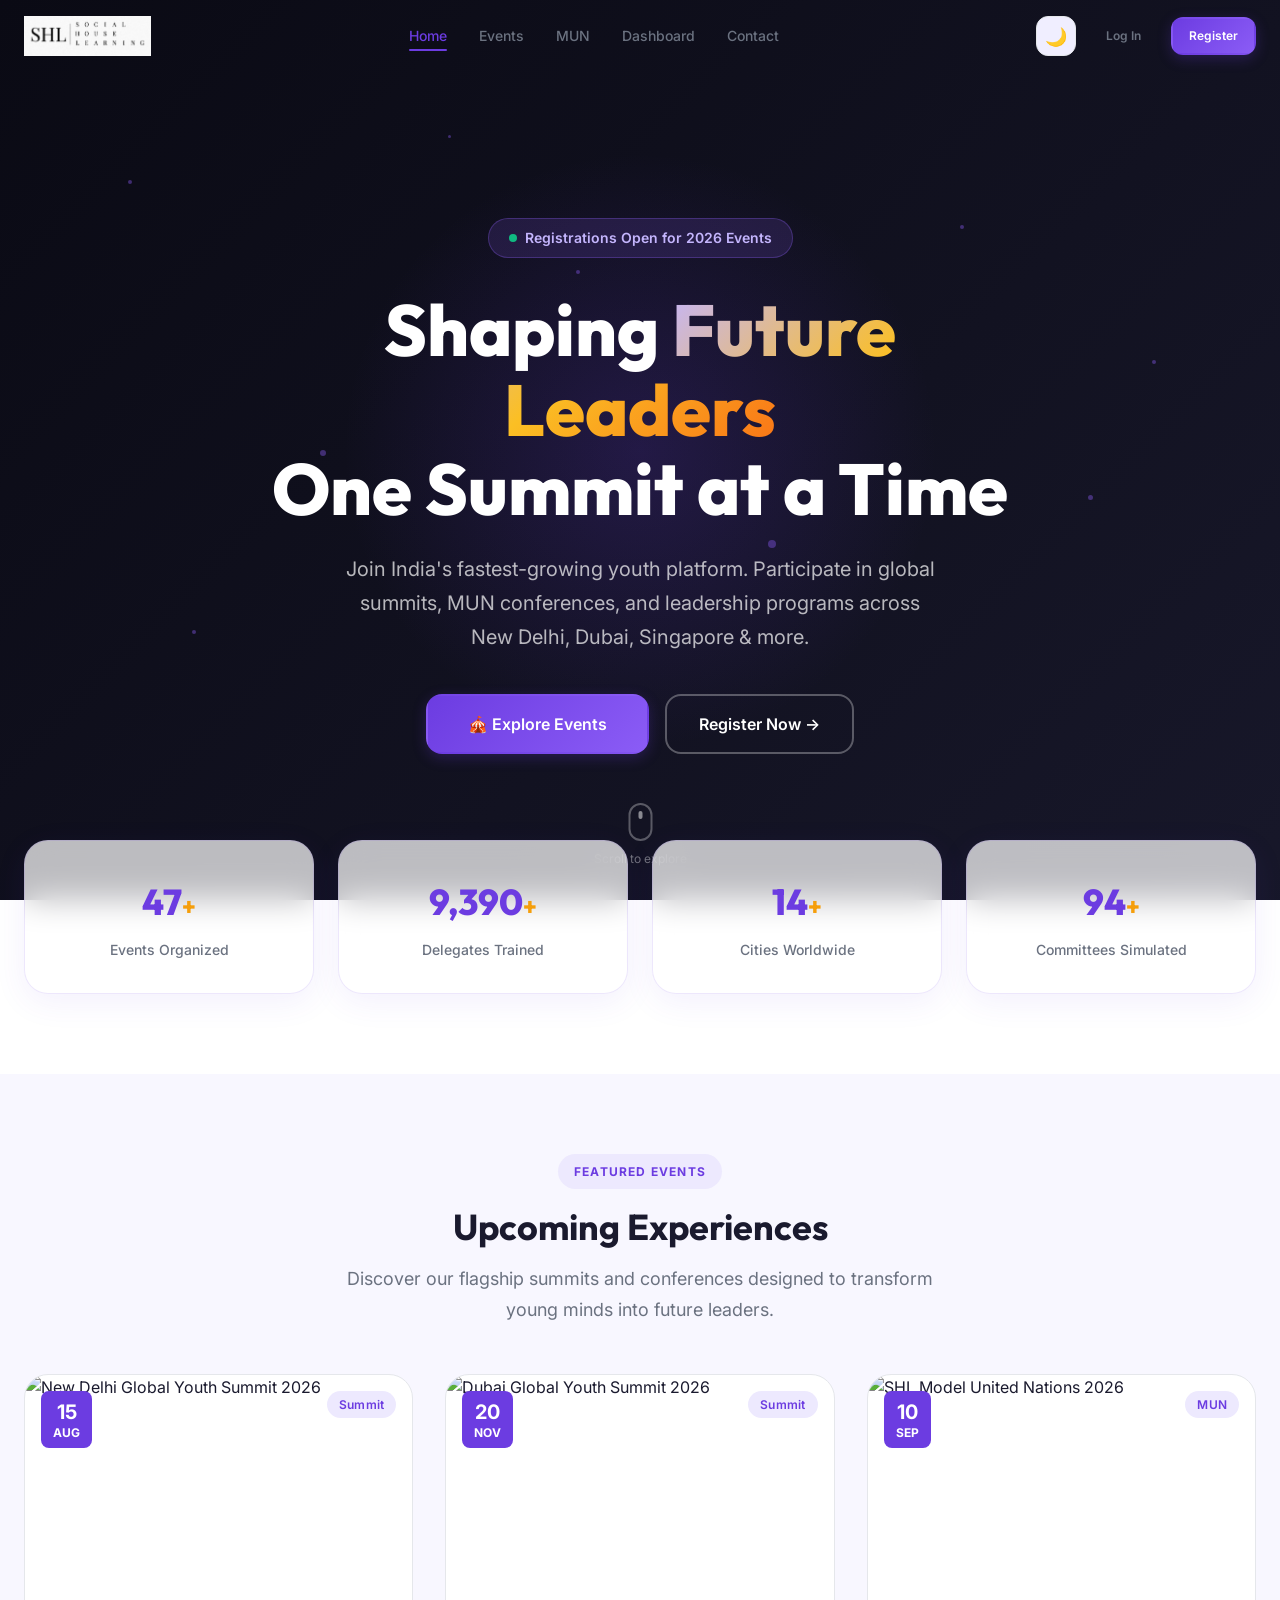
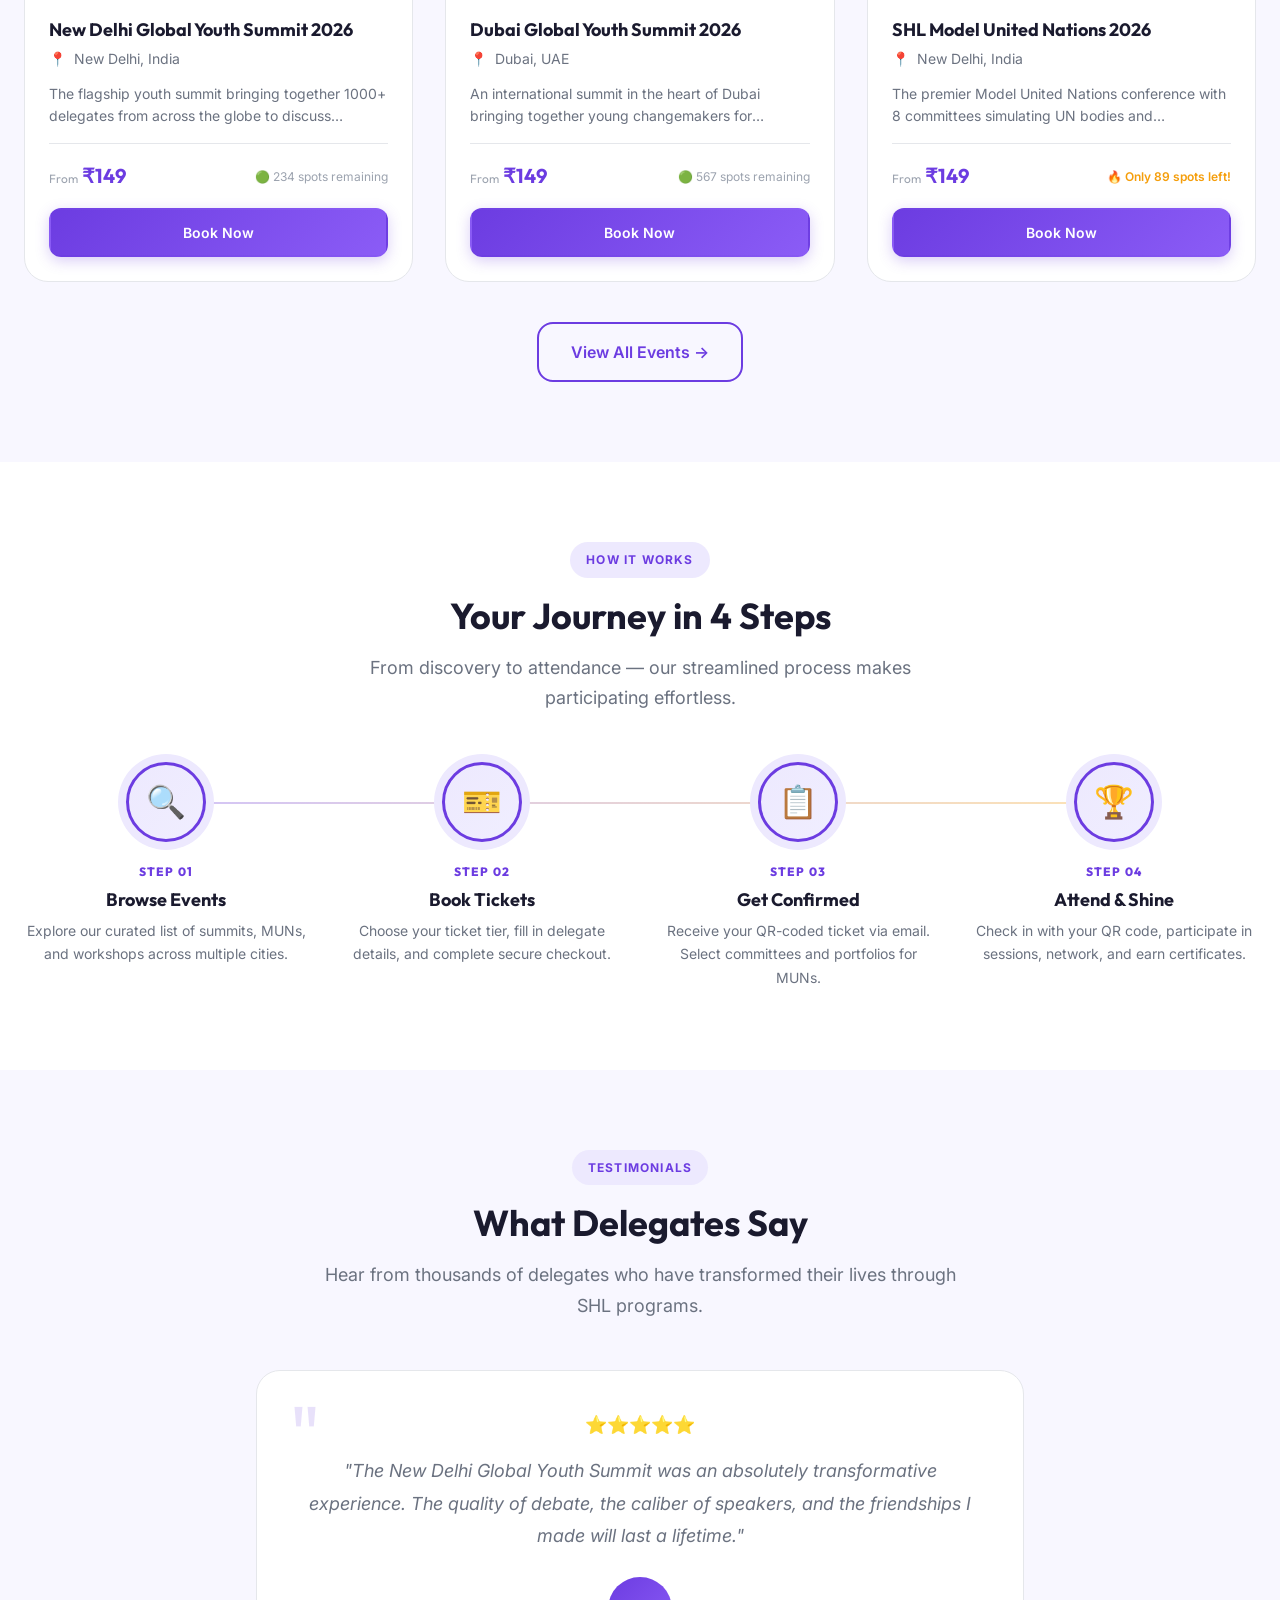
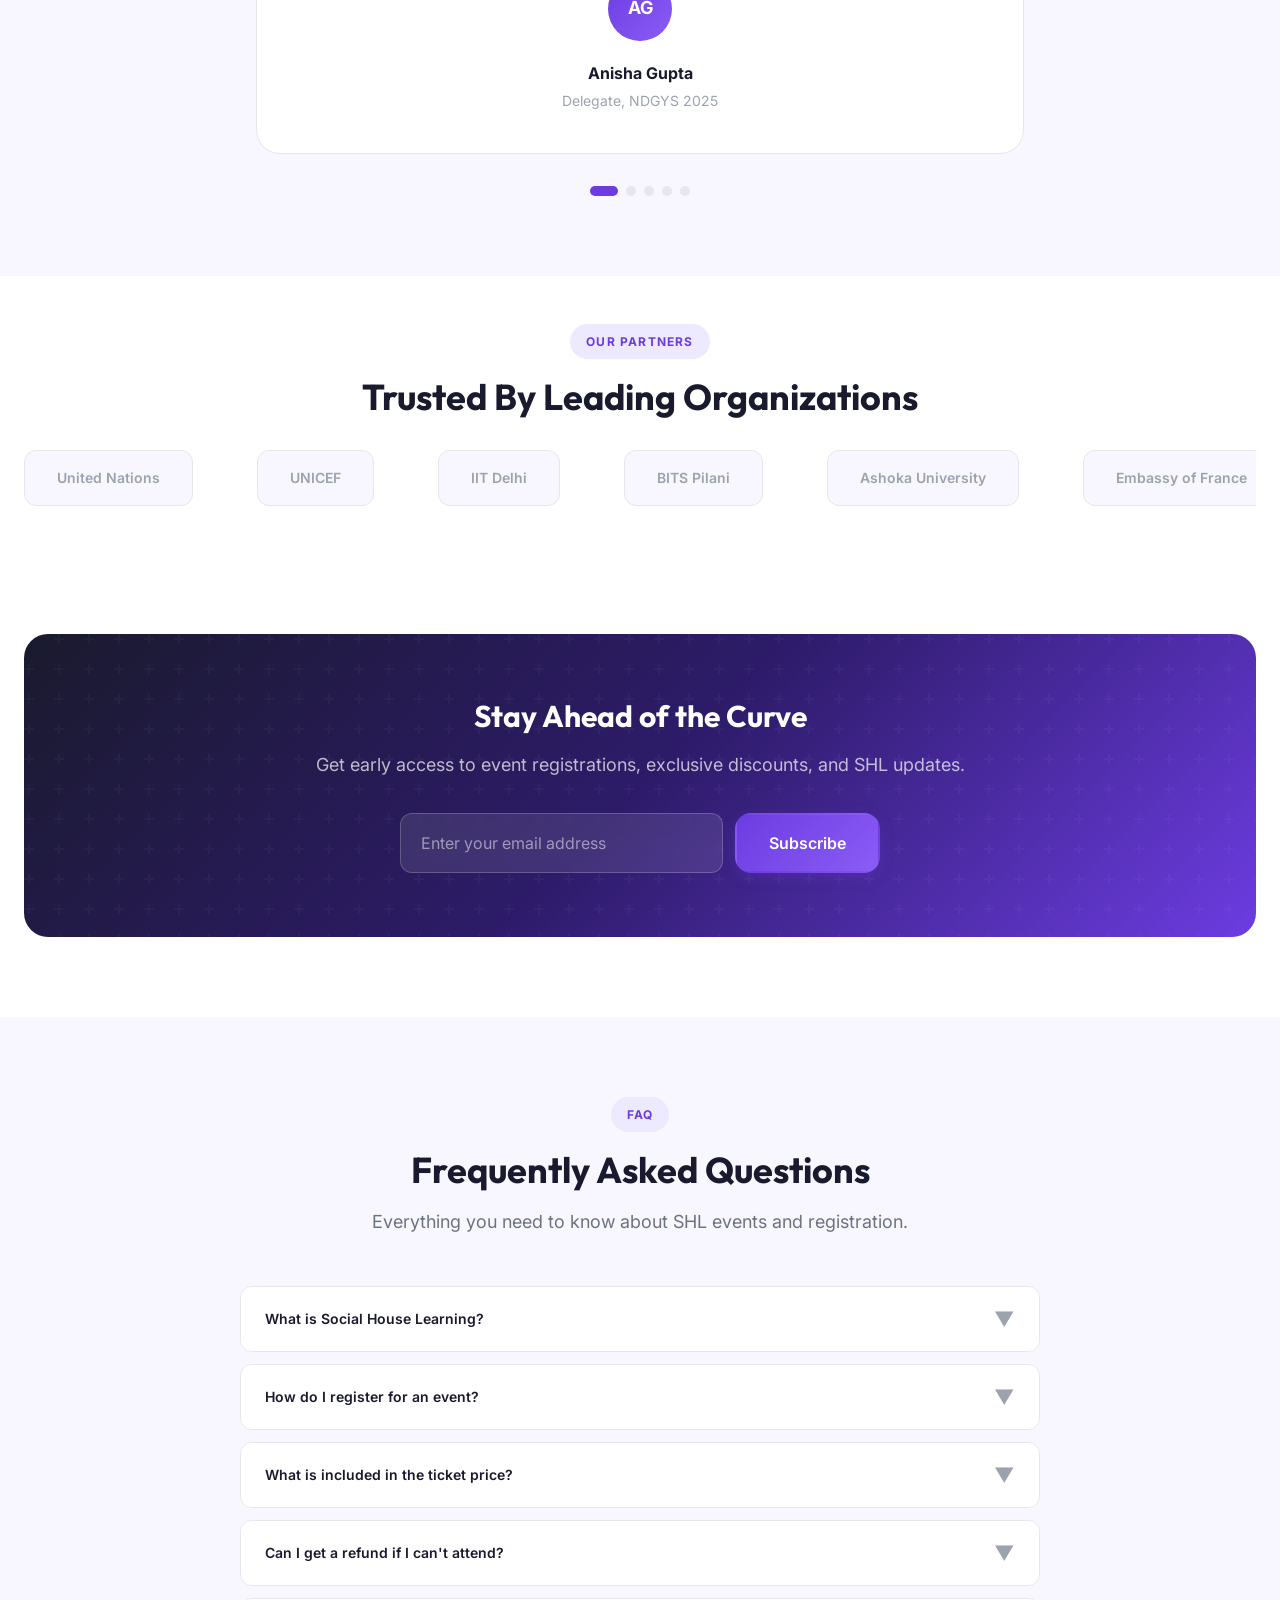
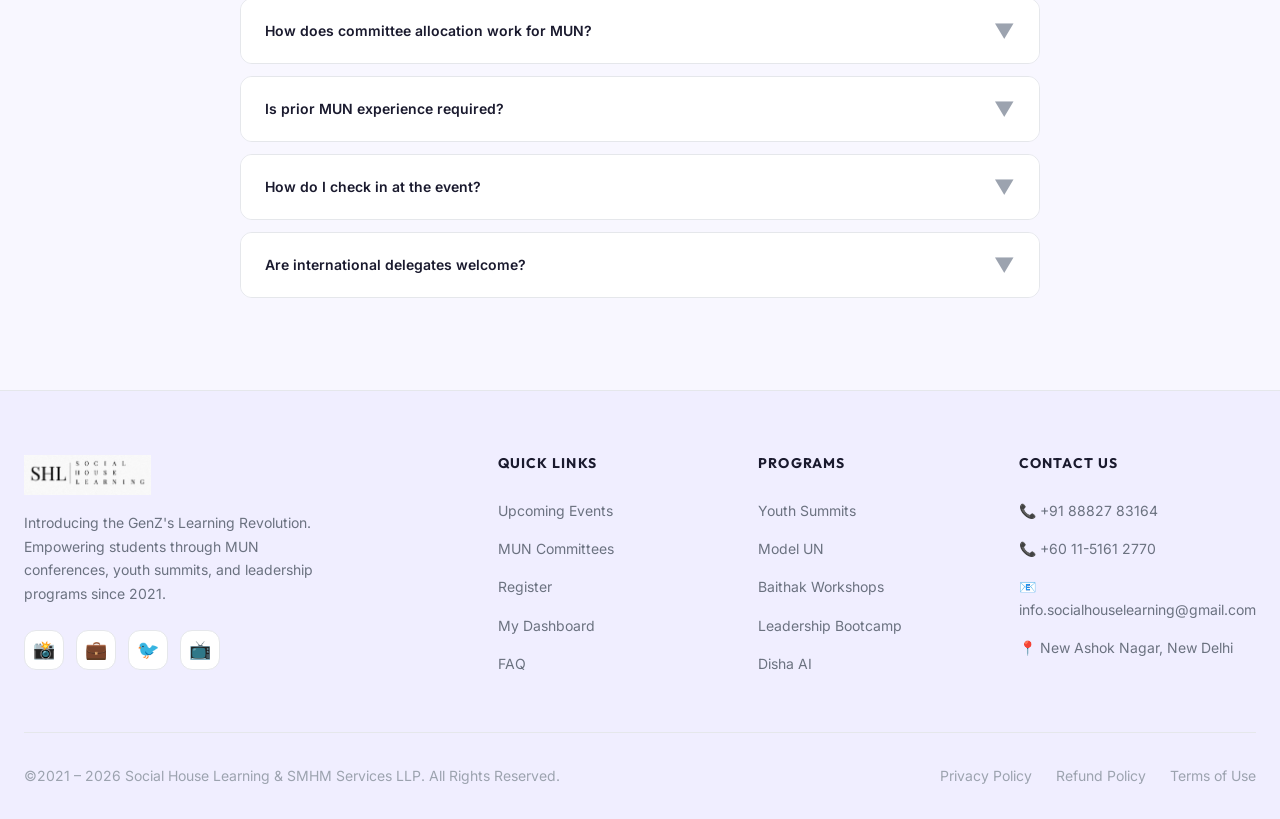
==== commit fa96c64b: "feat(logo): replace text-based SHL logo with image across all pages - Added images/shl-logo.png (SHL" ====
--- a/index.html
+++ b/index.html
@@ -16,8 +16,7 @@
   <nav class="navbar" id="navbar">
     <div class="navbar-inner">
       <a href="index.html" class="navbar-logo">
-        <div class="logo-icon">SHL</div>
-        <span>Social House Learning</span>
+        <img src="images/shl-logo.png" alt="SHL — Social House Learning" class="logo-img">
       </a>
 
       <div class="navbar-links">
@@ -245,8 +244,7 @@
       <div class="footer-grid">
         <div class="footer-brand">
           <a href="index.html" class="navbar-logo" style="margin-bottom: var(--space-4);">
-            <div class="logo-icon">SHL</div>
-            <span>Social House Learning</span>
+            <img src="images/shl-logo.png" alt="SHL — Social House Learning" class="logo-img">
           </a>
           <p>Introducing the GenZ's Learning Revolution. Empowering students through MUN conferences, youth summits, and leadership programs since 2021.</p>
           <div class="footer-socials">
--- a/css/components.css
+++ b/css/components.css
@@ -374,6 +374,18 @@
   color: white;
   font-weight: 800;
   font-size: var(--text-sm);
+}
+
+/* SHL logo image */
+.logo-img {
+  height: 40px;
+  width: auto;
+  object-fit: contain;
+  display: block;
+}
+
+.logo-img--auth {
+  height: 48px;
 }
 
 .navbar-links {
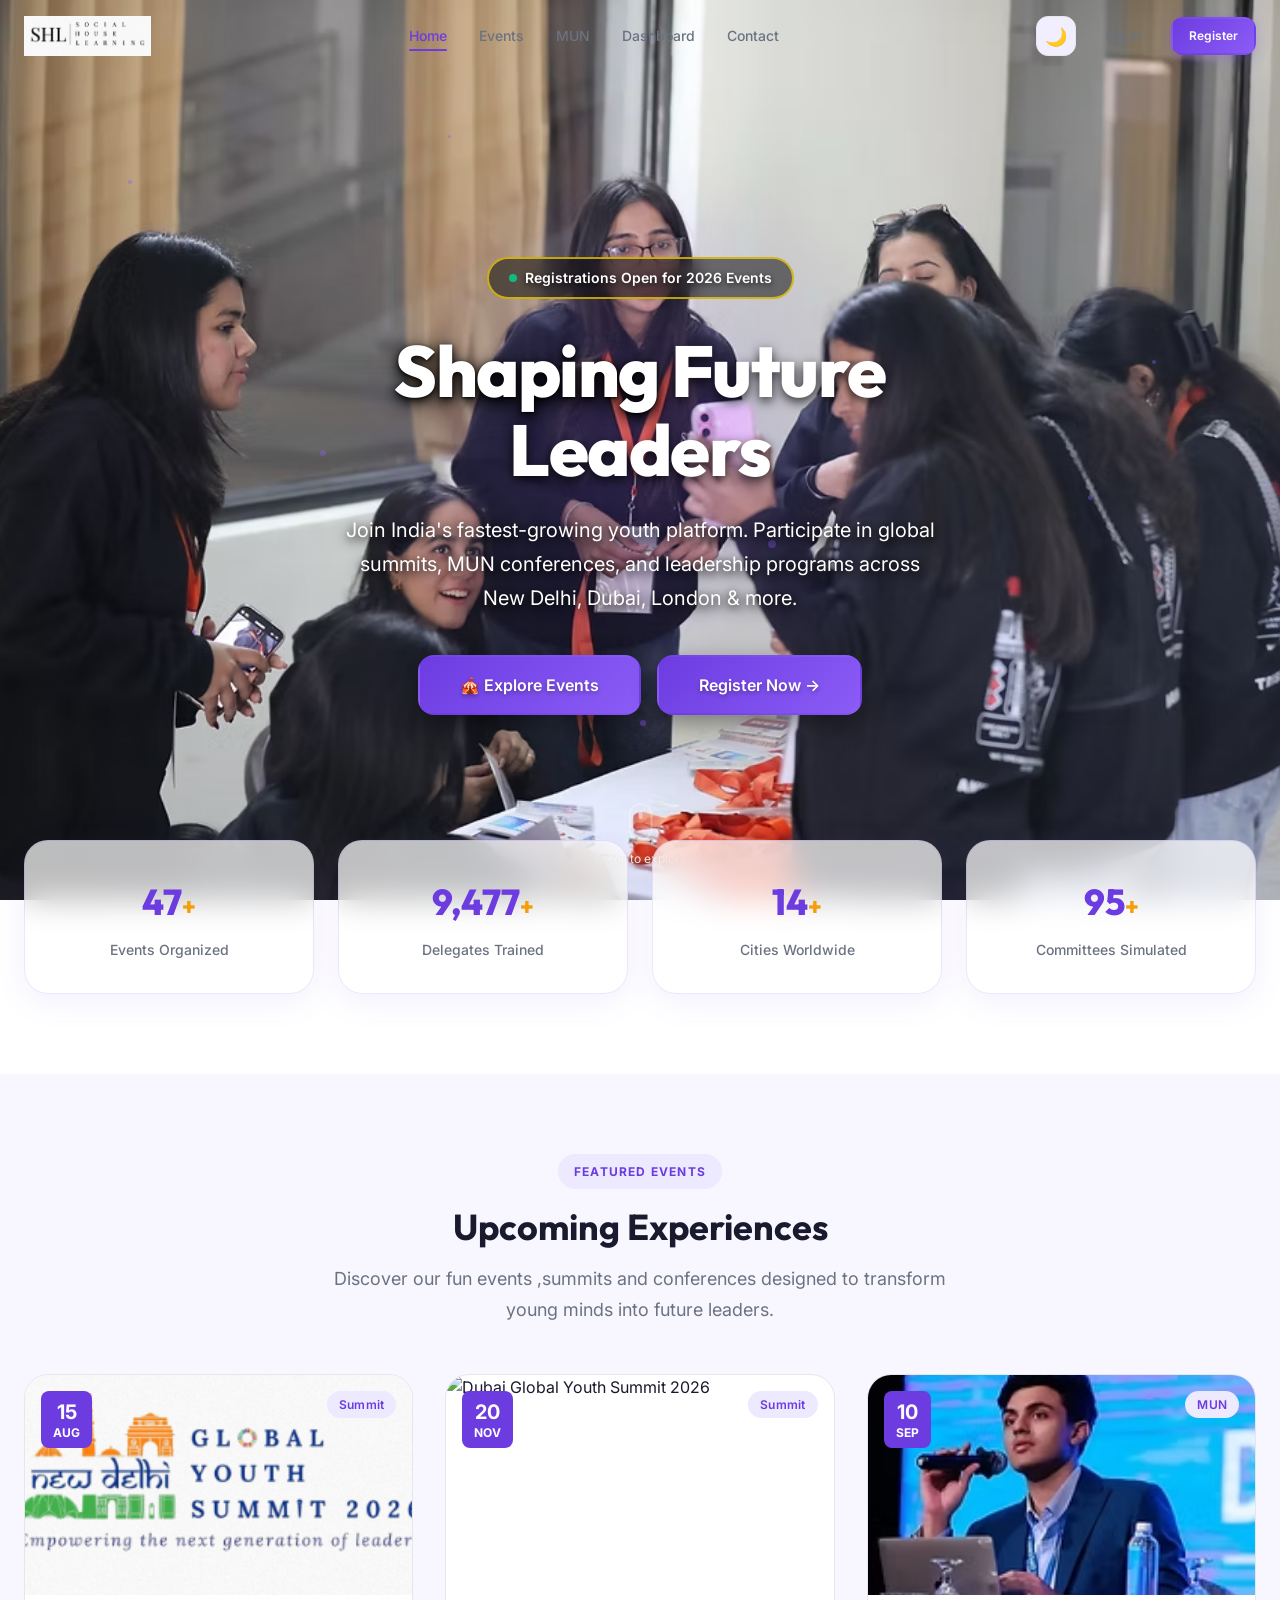
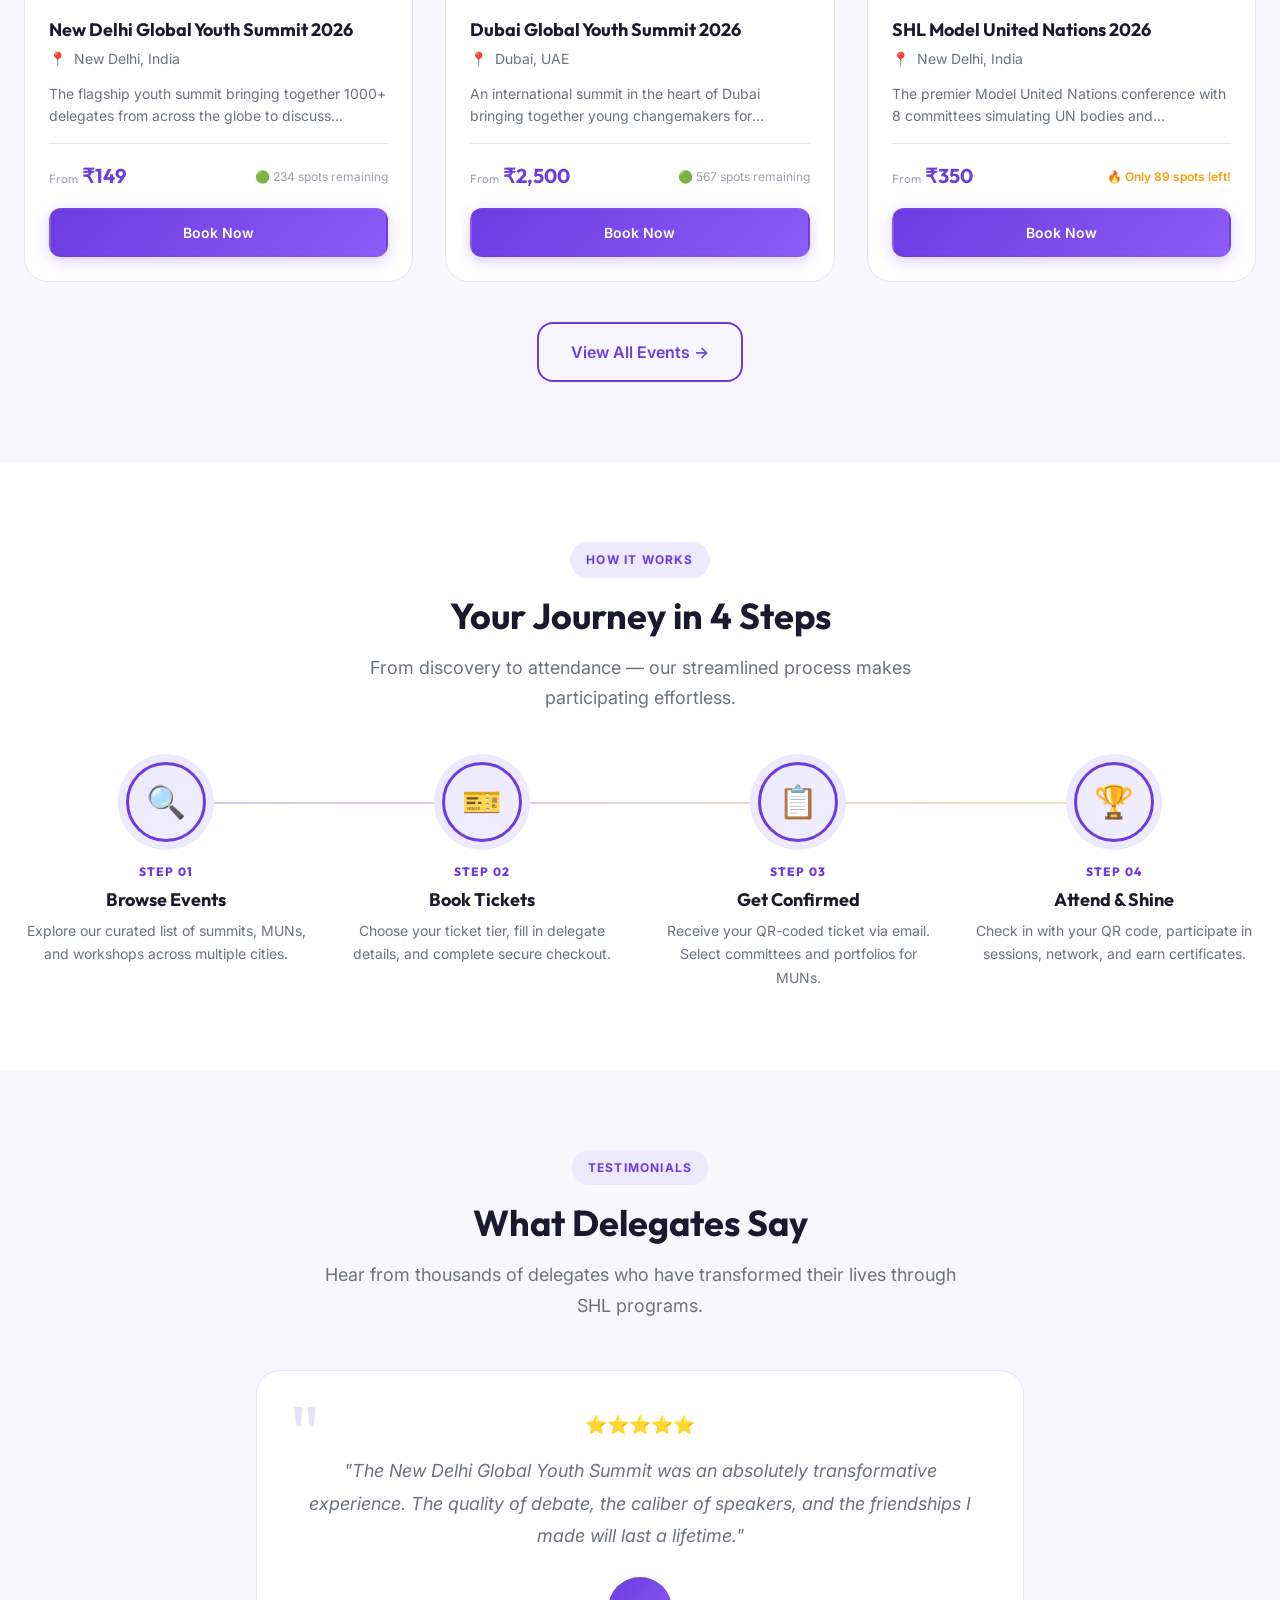
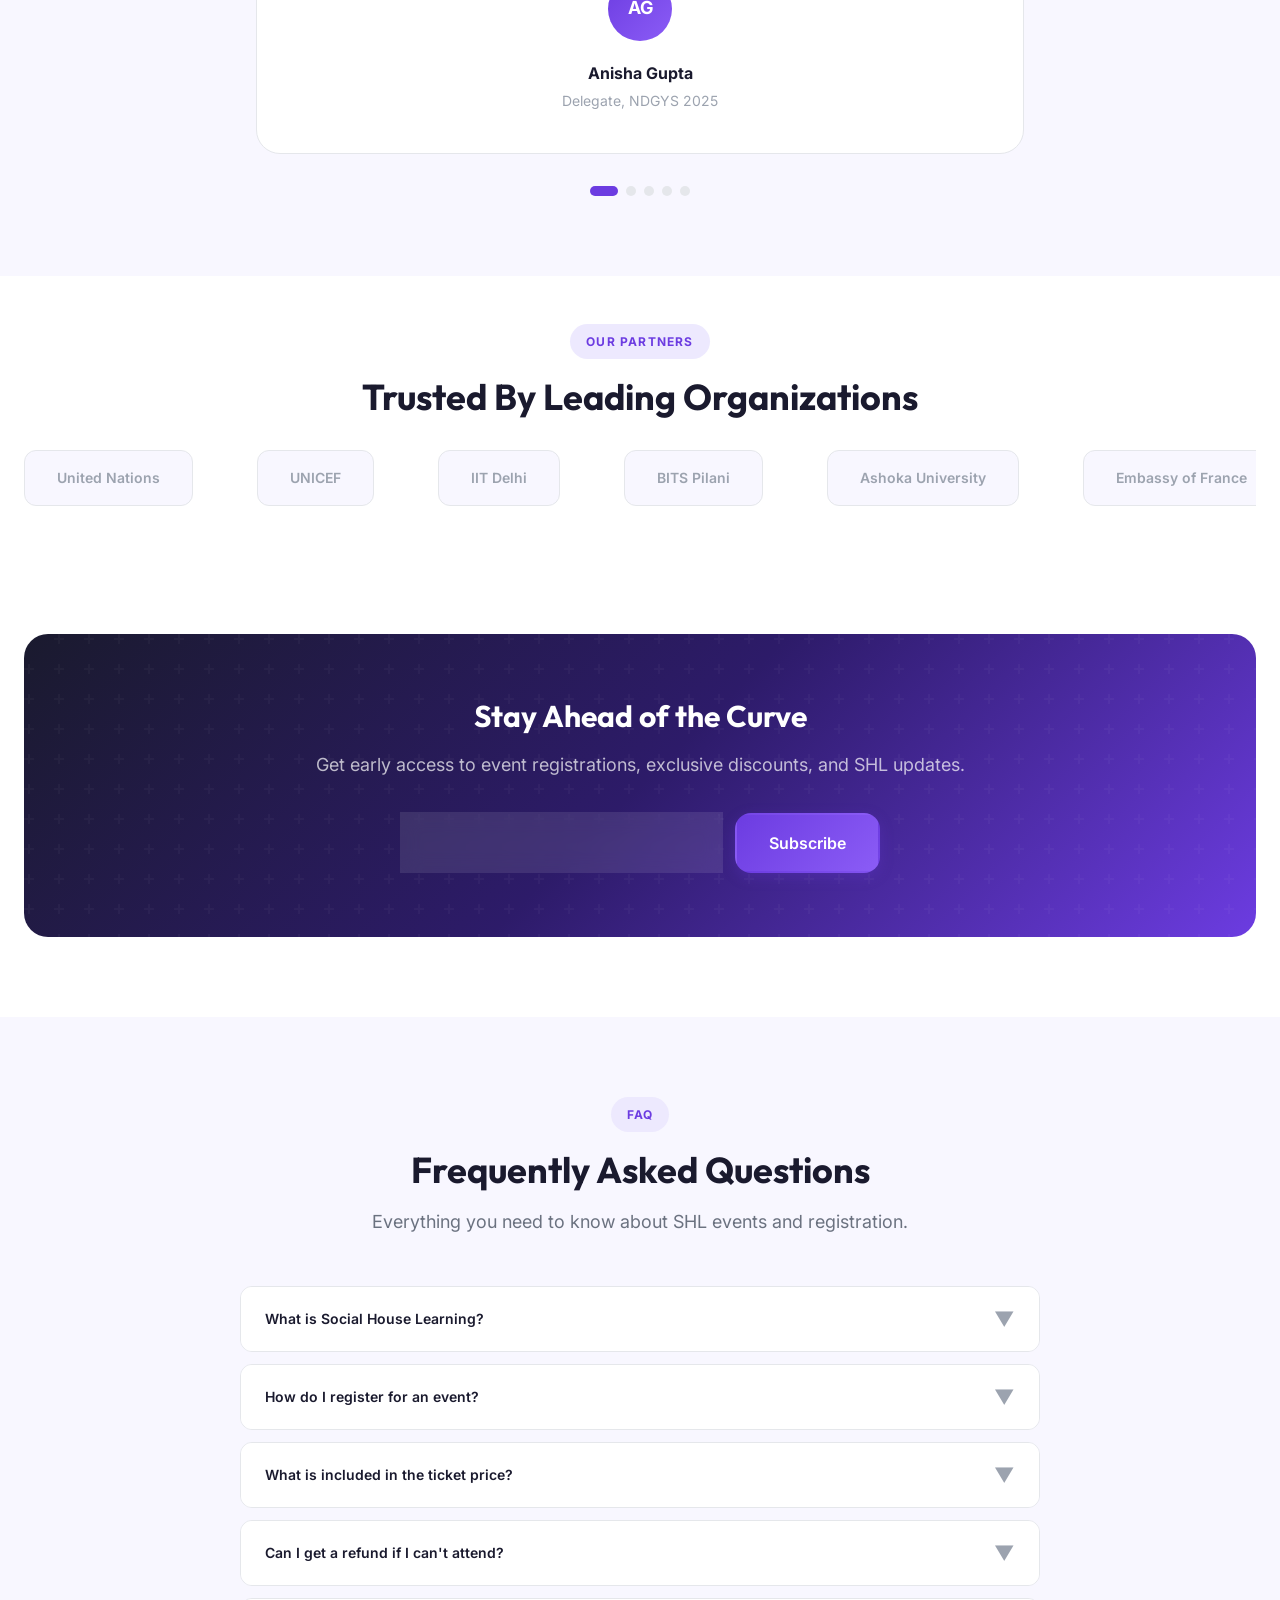
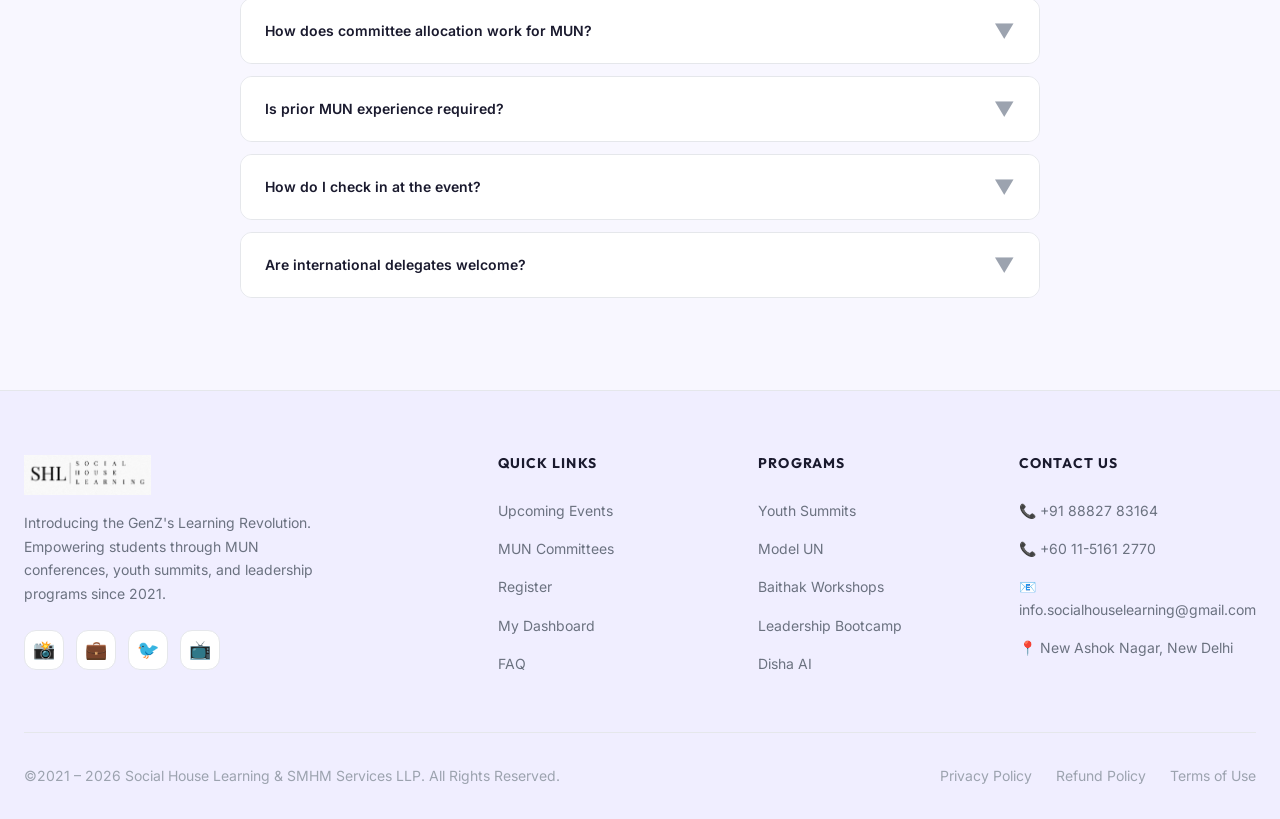
==== commit 1ed64302: "Update homepage design and event details: improved frontend with new background image, updated event" ====
--- a/index.html
+++ b/index.html
@@ -75,17 +75,17 @@
         Registrations Open for 2026 Events
       </div>
       <h1>
-        Shaping <span class="gradient-text">Future Leaders</span><br>One Summit at a Time
+        Shaping <span class="gradient-text">Future Leaders</span>
       </h1>
       <p class="hero-subtitle">
         Join India's fastest-growing youth platform. Participate in global summits, 
-        MUN conferences, and leadership programs across New Delhi, Dubai, Singapore & more.
+        MUN conferences, and leadership programs across New Delhi, Dubai, London & more.
       </p>
       <div class="hero-ctas">
         <a href="events.html" class="btn btn-primary btn-lg">
           🎪 Explore Events
         </a>
-        <a href="register.html" class="btn btn-outline btn-lg">
+        <a href="register.html" class="btn btn-primary btn-lg">
           Register Now →
         </a>
       </div>
@@ -125,7 +125,7 @@
       <div class="section-header reveal">
         <span class="section-tag">Featured Events</span>
         <h2>Upcoming Experiences</h2>
-        <p>Discover our flagship summits and conferences designed to transform young minds into future leaders.</p>
+        <p>Discover our fun events ,summits and conferences designed to transform young minds into future leaders.</p>
       </div>
 
       <div class="grid grid-3 gap-8 reveal" id="featuredEventsGrid">
--- a/css/landing.css
+++ b/css/landing.css
@@ -15,8 +15,9 @@
 .hero-bg {
   position: absolute;
   inset: 0;
-  background: linear-gradient(135deg, #0A0A14 0%, #1A1A2E 30%, #2D1B69 60%, #6C3CE1 100%);
-  background-size: 400% 400%;
+  background: url('../images/3b9704_fb3b663f8c1f49c5a0d0b8dbf95990d4~mv2.avif') center/cover no-repeat,
+              linear-gradient(135deg, rgba(0, 0, 0, 0.85) 0%, rgba(0, 0, 0, 0.8) 30%, rgba(0, 0, 0, 0.75) 60%, rgba(0, 0, 0, 0.8) 100%);
+  background-size: cover, 400% 400%;
   animation: gradientShift 12s ease infinite;
   z-index: 0;
 }
@@ -75,14 +76,16 @@
   align-items: center;
   gap: var(--space-2);
   padding: var(--space-2) var(--space-5);
-  background: rgba(139, 92, 246, 0.15);
-  border: 1px solid rgba(139, 92, 246, 0.3);
+  background: rgba(0, 0, 0, 0.5);
+  border: 2px solid rgba(255, 215, 0, 0.7);
   border-radius: var(--radius-full);
   font-size: var(--text-sm);
   font-weight: 600;
-  color: #C4B5FD;
+  color: #FFFFFF;
   margin-bottom: var(--space-8);
   animation: fadeInDown 0.8s ease;
+  text-shadow: 0 2px 6px rgba(0, 0, 0, 0.8);
+  backdrop-filter: blur(10px);
 }
 
 .hero-badge .pulse-dot {
@@ -100,22 +103,23 @@
   line-height: 1.1;
   margin-bottom: var(--space-6);
   animation: fadeInUp 0.8s ease;
+  text-shadow: 0 6px 20px rgba(0, 0, 0, 0.9), 0 3px 10px rgba(0, 0, 0, 0.8), 0 1px 3px rgba(0, 0, 0, 0.7);
+  letter-spacing: -0.02em;
 }
 
 .hero h1 .gradient-text {
-  background: linear-gradient(135deg, #C4B5FD, #FBBF24, #F97316);
-  -webkit-background-clip: text;
-  -webkit-text-fill-color: transparent;
-  background-clip: text;
+  color: #FFFFFF;
+  text-shadow: 0 4px 12px rgba(0, 0, 0, 0.8);
 }
 
 .hero-subtitle {
   font-size: var(--text-xl);
-  color: rgba(255, 255, 255, 0.7);
+  color: #FFFFFF;
   max-width: 600px;
   margin: 0 auto var(--space-10);
   line-height: 1.7;
   animation: fadeInUp 0.8s ease 0.2s both;
+  text-shadow: 0 4px 16px rgba(0, 0, 0, 0.9), 0 2px 8px rgba(0, 0, 0, 0.7);
 }
 
 .hero-ctas {
@@ -130,19 +134,35 @@
   padding: var(--space-4) var(--space-10);
   font-size: var(--text-base);
   border-radius: var(--radius-lg);
+  font-weight: 600;
+  text-shadow: 0 2px 4px rgba(0, 0, 0, 0.3);
+  box-shadow: 0 8px 24px rgba(0, 0, 0, 0.4);
+  transition: all 0.3s ease;
+}
+
+.hero-ctas .btn-primary:hover {
+  transform: translateY(-2px);
+  box-shadow: 0 12px 32px rgba(0, 0, 0, 0.5);
 }
 
 .hero-ctas .btn-outline {
   padding: var(--space-4) var(--space-8);
   font-size: var(--text-base);
   border-radius: var(--radius-lg);
-  color: white;
-  border-color: rgba(255, 255, 255, 0.3);
+  color: #FFD700;
+  border: 2px solid #FFD700;
+  background: rgba(255, 215, 0, 0.1);
+  font-weight: 600;
+  text-shadow: 0 1px 4px rgba(0, 0, 0, 0.5);
+  backdrop-filter: blur(10px);
+  transition: all 0.3s ease;
 }
 
 .hero-ctas .btn-outline:hover {
-  background: rgba(255, 255, 255, 0.1);
-  border-color: white;
+  background: rgba(255, 215, 0, 0.25);
+  border-color: #FFD700;
+  box-shadow: 0 8px 24px rgba(255, 215, 0, 0.3);
+  transform: translateY(-2px);
 }
 
 .hero-scroll-hint {
@@ -155,7 +175,8 @@
   flex-direction: column;
   align-items: center;
   gap: var(--space-2);
-  color: rgba(255, 255, 255, 0.4);
+  color: rgba(255, 255, 255, 0.9);
+  text-shadow: 0 2px 6px rgba(0, 0, 0, 0.7);
   font-size: var(--text-xs);
   animation: fadeIn 1s ease 1.5s both;
 }
